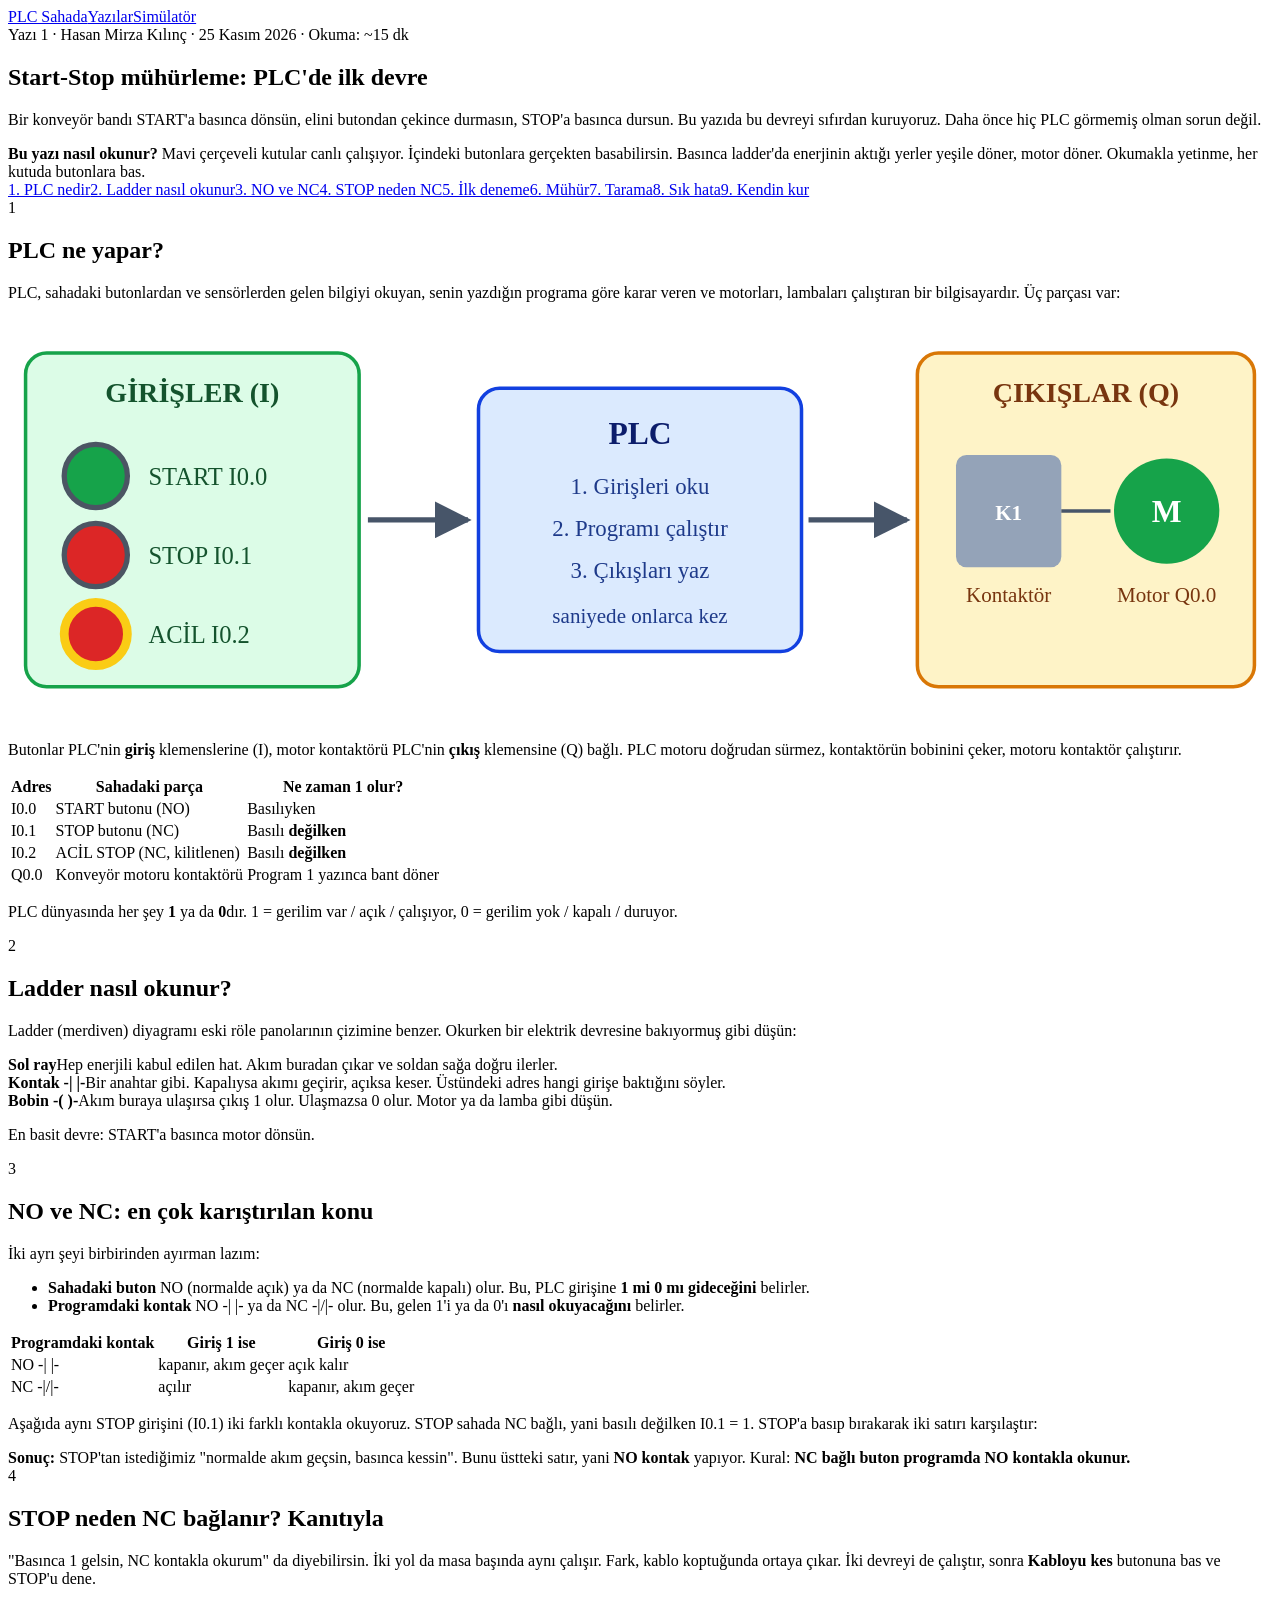
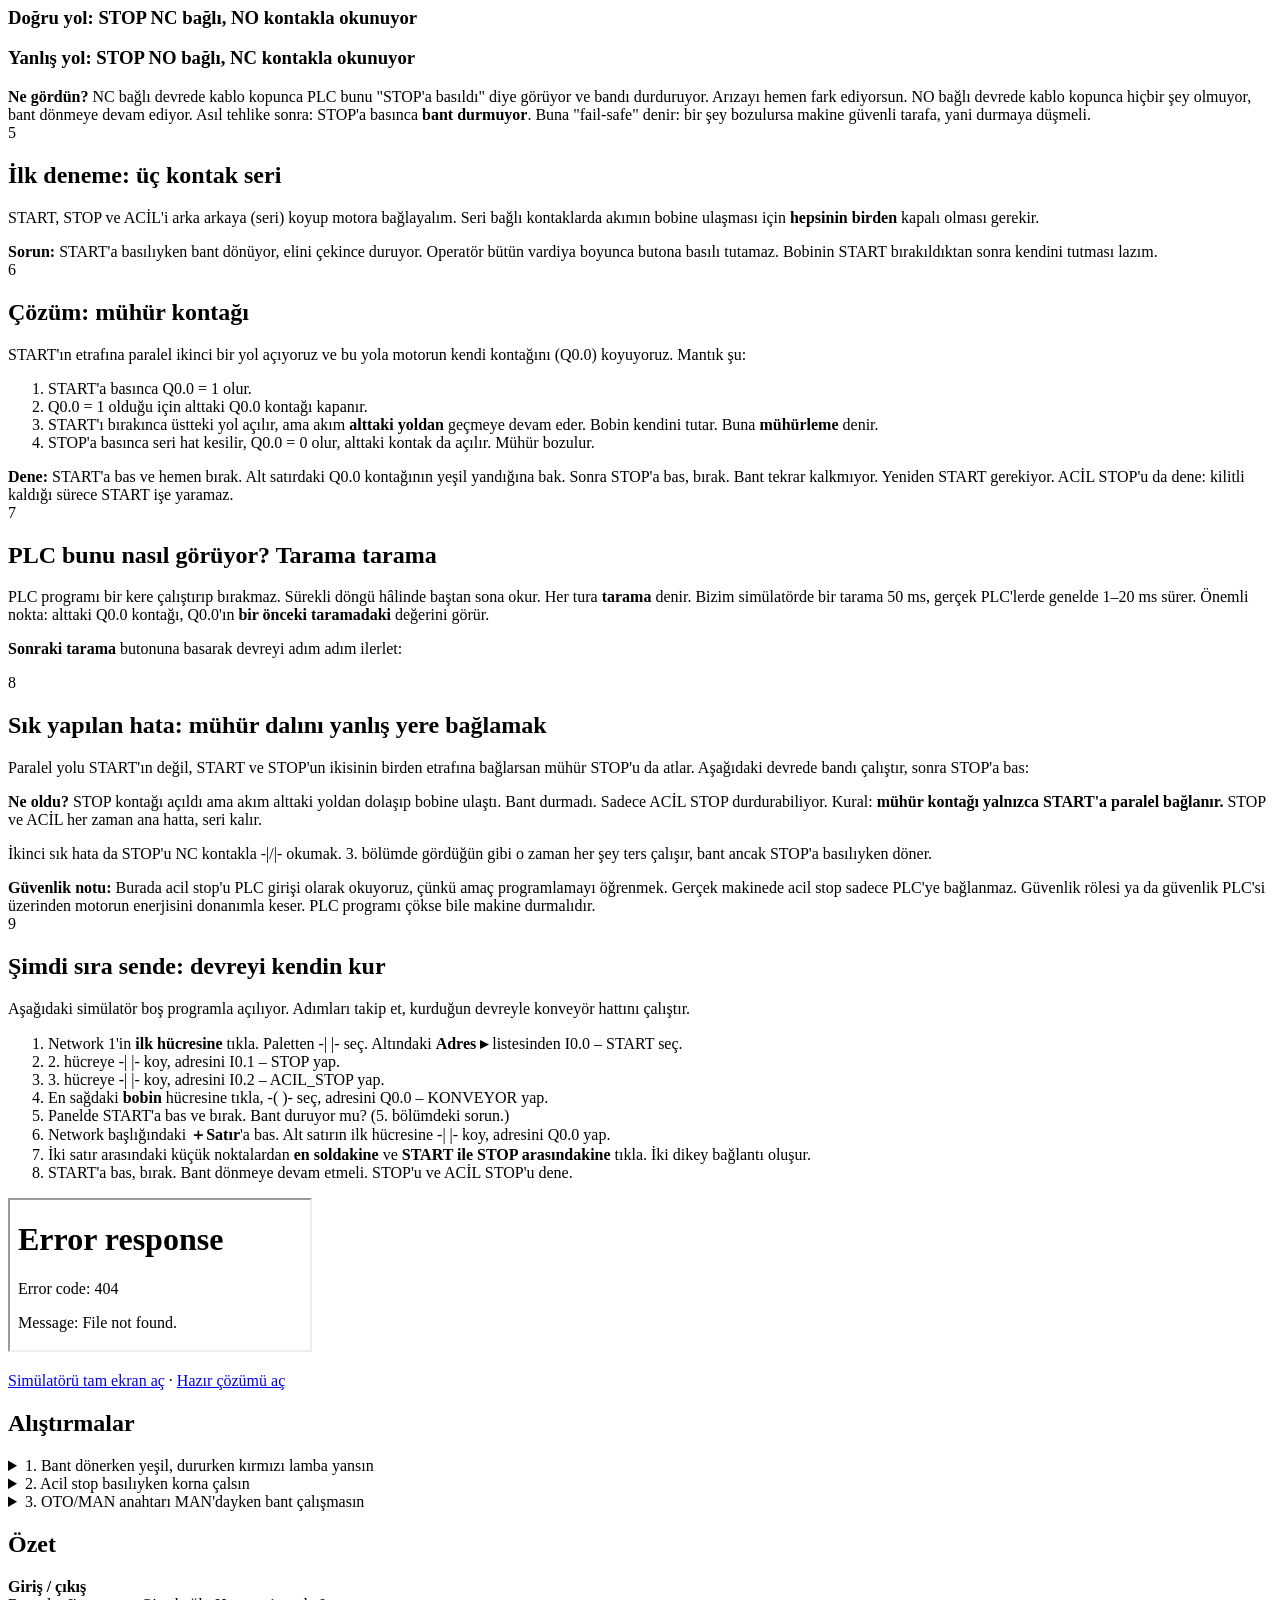
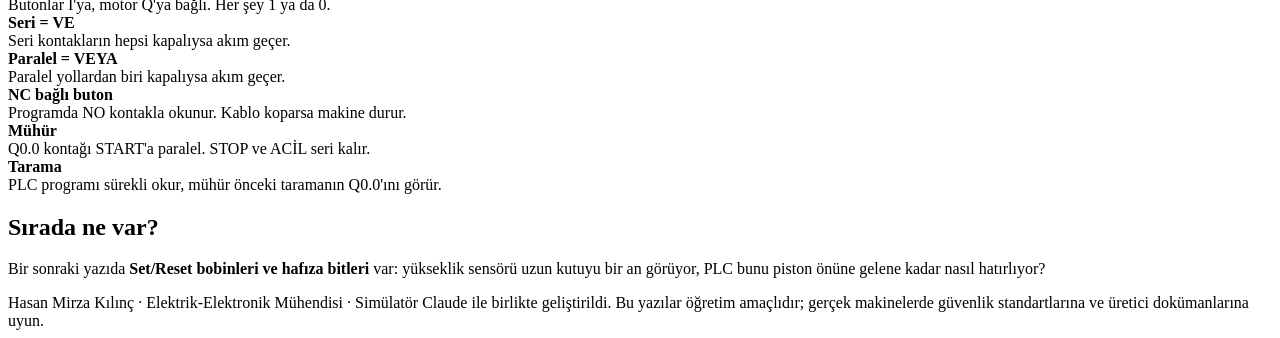
==== yazilar/01-start-stop-muhurleme.html @ 9c38bf94 "Yazı 1: Start-Stop mühürleme" ====
<!DOCTYPE html>
<html lang="tr">
<head>
<meta charset="UTF-8">
<meta name="viewport" content="width=device-width, initial-scale=1">
<title>Start-Stop Mühürleme – PLC Ladder</title>
<meta name="description" content="PLC'ye sıfırdan başlayanlar için: START, STOP ve acil stop ile konveyörü çalıştıran mühürleme devresi. Yazının içindeki butonlara basarak ladder'ın nasıl çalıştığını canlı görün.">
<link rel="preconnect" href="https://fonts.googleapis.com"><link rel="preconnect" href="https://fonts.gstatic.com" crossorigin>
<link href="https://fonts.googleapis.com/css2?family=Inter:wght@400;600;700&family=Space+Grotesk:wght@600&display=swap" rel="stylesheet">
<link rel="stylesheet" href="../assets/style.css">
</head>
<body>
<div class="strip"><div class="in"><a class="brand" href="../index.html">PLC Sahada</a><a href="../index.html">Yazılar</a><a href="../sim/index.html">Simülatör</a></div></div>

<article class="wrap">
<div class="meta">Yazı 1 · Hasan Mirza Kılınç · 25 Kasım 2026 · Okuma: ~15 dk</div>
<h1>Start-Stop mühürleme: PLC'de ilk devre</h1>
<p class="lead">Bir konveyör bandı START'a basınca dönsün, elini butondan çekince durmasın, STOP'a basınca dursun. Bu yazıda bu devreyi sıfırdan kuruyoruz. Daha önce hiç PLC görmemiş olman sorun değil.</p>

<div class="note info"><b>Bu yazı nasıl okunur?</b> Mavi çerçeveli kutular canlı çalışıyor. İçindeki butonlara gerçekten basabilirsin. Basınca ladder'da enerjinin aktığı yerler <span class="on">yeşile</span> döner, motor döner. Okumakla yetinme, her kutuda butonlara bas.</div>

<nav class="toc">
<a href="#plc-nedir">1. PLC nedir</a><a href="#ladder-okuma">2. Ladder nasıl okunur</a><a href="#no-nc">3. NO ve NC</a><a href="#neden-nc">4. STOP neden NC</a><a href="#duz">5. İlk deneme</a><a href="#muhur">6. Mühür</a><a href="#tarama">7. Tarama</a><a href="#hata">8. Sık hata</a><a href="#dene">9. Kendin kur</a>
</nav>

<!-- 1 -->
<div class="step" id="plc-nedir"><span class="n">1</span><h2>PLC ne yapar?</h2></div>
<p>PLC, sahadaki butonlardan ve sensörlerden gelen bilgiyi okuyan, senin yazdığın programa göre karar veren ve motorları, lambaları çalıştıran bir bilgisayardır. Üç parçası var:</p>
<div class="fig" style="background:#fff">
<svg viewBox="0 0 720 230" width="100%" role="img" aria-label="Butonlar PLC girişine, PLC çıkışı kontaktöre, kontaktör motora bağlı">
<defs><marker id="ar" viewBox="0 0 10 10" refX="9" refY="5" markerWidth="7" markerHeight="7" orient="auto"><path d="M0 0L10 5L0 10z" fill="#475569"/></marker></defs>
<rect x="10" y="20" width="190" height="190" rx="12" fill="#dcfce7" stroke="#16a34a" stroke-width="2"/>
<text x="105" y="48" text-anchor="middle" font-size="16" font-weight="700" fill="#14532d">GİRİŞLER (I)</text>
<circle cx="50" cy="90" r="18" fill="#16a34a" stroke="#4b5563" stroke-width="3"/><text x="80" y="95" font-size="14" fill="#14532d">START I0.0</text>
<circle cx="50" cy="135" r="18" fill="#dc2626" stroke="#4b5563" stroke-width="3"/><text x="80" y="140" font-size="14" fill="#14532d">STOP I0.1</text>
<circle cx="50" cy="180" r="18" fill="#dc2626" stroke="#facc15" stroke-width="5"/><text x="80" y="185" font-size="14" fill="#14532d">ACİL I0.2</text>
<line x1="205" y1="115" x2="262" y2="115" stroke="#475569" stroke-width="3" marker-end="url(#ar)"/>
<rect x="268" y="40" width="184" height="150" rx="12" fill="#dbeafe" stroke="#1240e0" stroke-width="2"/>
<text x="360" y="72" text-anchor="middle" font-size="18" font-weight="700" fill="#0c1d6b">PLC</text>
<text x="360" y="100" text-anchor="middle" font-size="13" fill="#1e3a8a">1. Girişleri oku</text>
<text x="360" y="124" text-anchor="middle" font-size="13" fill="#1e3a8a">2. Programı çalıştır</text>
<text x="360" y="148" text-anchor="middle" font-size="13" fill="#1e3a8a">3. Çıkışları yaz</text>
<text x="360" y="174" text-anchor="middle" font-size="12" fill="#1e3a8a">saniyede onlarca kez</text>
<line x1="456" y1="115" x2="512" y2="115" stroke="#475569" stroke-width="3" marker-end="url(#ar)"/>
<rect x="518" y="20" width="192" height="190" rx="12" fill="#fef3c7" stroke="#d97706" stroke-width="2"/>
<text x="614" y="48" text-anchor="middle" font-size="16" font-weight="700" fill="#78350f">ÇIKIŞLAR (Q)</text>
<rect x="540" y="78" width="60" height="64" rx="6" fill="#94a3b8"/><text x="570" y="115" text-anchor="middle" font-size="12" font-weight="700" fill="#fff">K1</text>
<text x="570" y="162" text-anchor="middle" font-size="12" fill="#78350f">Kontaktör</text>
<circle cx="660" cy="110" r="30" fill="#16a34a"/><text x="660" y="116" text-anchor="middle" font-size="18" font-weight="700" fill="#fff">M</text>
<text x="660" y="162" text-anchor="middle" font-size="12" fill="#78350f">Motor Q0.0</text>
<line x1="600" y1="110" x2="628" y2="110" stroke="#475569" stroke-width="2"/>
</svg>
</div>
<p class="cap">Butonlar PLC'nin <b>giriş</b> klemenslerine (I), motor kontaktörü PLC'nin <b>çıkış</b> klemensine (Q) bağlı. PLC motoru doğrudan sürmez, kontaktörün bobinini çeker, motoru kontaktör çalıştırır.</p>

<table>
<tr><th>Adres</th><th>Sahadaki parça</th><th>Ne zaman 1 olur?</th></tr>
<tr><td class="mono">I0.0</td><td>START butonu (NO)</td><td>Basılıyken</td></tr>
<tr><td class="mono">I0.1</td><td>STOP butonu (NC)</td><td>Basılı <b>değilken</b></td></tr>
<tr><td class="mono">I0.2</td><td>ACİL STOP (NC, kilitlenen)</td><td>Basılı <b>değilken</b></td></tr>
<tr><td class="mono">Q0.0</td><td>Konveyör motoru kontaktörü</td><td>Program 1 yazınca bant döner</td></tr>
</table>
<p>PLC dünyasında her şey <b>1</b> ya da <b>0</b>dır. 1 = gerilim var / açık / çalışıyor, 0 = gerilim yok / kapalı / duruyor.</p>

<!-- 2 -->
<div class="step" id="ladder-okuma"><span class="n" style="--sc:#16a34a">2</span><h2>Ladder nasıl okunur?</h2></div>
<p>Ladder (merdiven) diyagramı eski röle panolarının çizimine benzer. Okurken bir elektrik devresine bakıyormuş gibi düşün:</p>
<div class="trio">
<div class="t1"><b>Sol ray</b>Hep enerjili kabul edilen hat. Akım buradan çıkar ve soldan sağa doğru ilerler.</div>
<div class="t2"><b>Kontak -| |-</b>Bir anahtar gibi. Kapalıysa akımı geçirir, açıksa keser. Üstündeki adres hangi girişe baktığını söyler.</div>
<div class="t3"><b>Bobin -( )-</b>Akım buraya ulaşırsa çıkış 1 olur. Ulaşmazsa 0 olur. Motor ya da lamba gibi düşün.</div>
</div>
<p>En basit devre: START'a basınca motor dönsün.</p>
<div id="w-oku"></div>

<!-- 3 -->
<div class="step" id="no-nc"><span class="n" style="--sc:#d97706">3</span><h2>NO ve NC: en çok karıştırılan konu</h2></div>
<p>İki ayrı şeyi birbirinden ayırman lazım:</p>
<ul>
<li><b>Sahadaki buton</b> NO (normalde açık) ya da NC (normalde kapalı) olur. Bu, PLC girişine <b>1 mi 0 mı gideceğini</b> belirler.</li>
<li><b>Programdaki kontak</b> NO <span class="mono">-| |-</span> ya da NC <span class="mono">-|/|-</span> olur. Bu, gelen 1'i ya da 0'ı <b>nasıl okuyacağını</b> belirler.</li>
</ul>
<table>
<tr><th>Programdaki kontak</th><th>Giriş 1 ise</th><th>Giriş 0 ise</th></tr>
<tr><td>NO <span class="mono">-| |-</span></td><td class="on">kapanır, akım geçer</td><td class="off">açık kalır</td></tr>
<tr><td>NC <span class="mono">-|/|-</span></td><td class="off">açılır</td><td class="on">kapanır, akım geçer</td></tr>
</table>
<p>Aşağıda aynı STOP girişini (I0.1) iki farklı kontakla okuyoruz. STOP sahada NC bağlı, yani basılı değilken I0.1 = 1. STOP'a basıp bırakarak iki satırı karşılaştır:</p>
<div id="w-nonc"></div>
<div class="note tip"><b>Sonuç:</b> STOP'tan istediğimiz "normalde akım geçsin, basınca kessin". Bunu üstteki satır, yani <b>NO kontak</b> yapıyor. Kural: <b>NC bağlı buton programda NO kontakla okunur.</b></div>

<!-- 4 -->
<div class="step" id="neden-nc"><span class="n" style="--sc:#dc2626">4</span><h2>STOP neden NC bağlanır? Kanıtıyla</h2></div>
<p>"Basınca 1 gelsin, NC kontakla okurum" da diyebilirsin. İki yol da masa başında aynı çalışır. Fark, kablo koptuğunda ortaya çıkar. İki devreyi de çalıştır, sonra <b>Kabloyu kes</b> butonuna bas ve STOP'u dene.</p>
<h3>Doğru yol: STOP NC bağlı, NO kontakla okunuyor</h3>
<div id="w-nc-dogru"></div>
<h3>Yanlış yol: STOP NO bağlı, NC kontakla okunuyor</h3>
<div id="w-nc-yanlis"></div>
<div class="note err"><b>Ne gördün?</b> NC bağlı devrede kablo kopunca PLC bunu "STOP'a basıldı" diye görüyor ve bandı durduruyor. Arızayı hemen fark ediyorsun. NO bağlı devrede kablo kopunca hiçbir şey olmuyor, bant dönmeye devam ediyor. Asıl tehlike sonra: STOP'a basınca <b>bant durmuyor</b>. Buna "fail-safe" denir: bir şey bozulursa makine güvenli tarafa, yani durmaya düşmeli.</div>

<!-- 5 -->
<div class="step" id="duz"><span class="n" style="--sc:#7c3aed">5</span><h2>İlk deneme: üç kontak seri</h2></div>
<p>START, STOP ve ACİL'i arka arkaya (seri) koyup motora bağlayalım. Seri bağlı kontaklarda akımın bobine ulaşması için <b>hepsinin birden</b> kapalı olması gerekir.</p>
<div id="w-duz"></div>
<div class="note warn"><b>Sorun:</b> START'a basılıyken bant dönüyor, elini çekince duruyor. Operatör bütün vardiya boyunca butona basılı tutamaz. Bobinin START bırakıldıktan sonra kendini tutması lazım.</div>

<!-- 6 -->
<div class="step" id="muhur"><span class="n" style="--sc:#16a34a">6</span><h2>Çözüm: mühür kontağı</h2></div>
<p>START'ın etrafına paralel ikinci bir yol açıyoruz ve bu yola motorun kendi kontağını (<span class="mono">Q0.0</span>) koyuyoruz. Mantık şu:</p>
<ol>
<li>START'a basınca Q0.0 = 1 olur.</li>
<li>Q0.0 = 1 olduğu için alttaki Q0.0 kontağı kapanır.</li>
<li>START'ı bırakınca üstteki yol açılır, ama akım <b>alttaki yoldan</b> geçmeye devam eder. Bobin kendini tutar. Buna <b>mühürleme</b> denir.</li>
<li>STOP'a basınca seri hat kesilir, Q0.0 = 0 olur, alttaki kontak da açılır. Mühür bozulur.</li>
</ol>
<div id="w-muhur"></div>
<div class="note tip"><b>Dene:</b> START'a bas ve hemen bırak. Alt satırdaki Q0.0 kontağının yeşil yandığına bak. Sonra STOP'a bas, bırak. Bant tekrar kalkmıyor. Yeniden START gerekiyor. ACİL STOP'u da dene: kilitli kaldığı sürece START işe yaramaz.</div>

<!-- 7 -->
<div class="step" id="tarama"><span class="n" style="--sc:#7c3aed">7</span><h2>PLC bunu nasıl görüyor? Tarama tarama</h2></div>
<p>PLC programı bir kere çalıştırıp bırakmaz. Sürekli döngü hâlinde baştan sona okur. Her tura <b>tarama</b> denir. Bizim simülatörde bir tarama 50 ms, gerçek PLC'lerde genelde 1–20 ms sürer. Önemli nokta: alttaki Q0.0 kontağı, Q0.0'ın <b>bir önceki taramadaki</b> değerini görür.</p>
<p><b>Sonraki tarama</b> butonuna basarak devreyi adım adım ilerlet:</p>
<div id="w-tarama"></div>

<!-- 8 -->
<div class="step" id="hata"><span class="n" style="--sc:#dc2626">8</span><h2>Sık yapılan hata: mühür dalını yanlış yere bağlamak</h2></div>
<p>Paralel yolu START'ın değil, START ve STOP'un ikisinin birden etrafına bağlarsan mühür STOP'u da atlar. Aşağıdaki devrede bandı çalıştır, sonra STOP'a bas:</p>
<div id="w-hata"></div>
<div class="note err"><b>Ne oldu?</b> STOP kontağı açıldı ama akım alttaki yoldan dolaşıp bobine ulaştı. Bant durmadı. Sadece ACİL STOP durdurabiliyor. Kural: <b>mühür kontağı yalnızca START'a paralel bağlanır.</b> STOP ve ACİL her zaman ana hatta, seri kalır.</div>
<p>İkinci sık hata da STOP'u NC kontakla <span class="mono">-|/|-</span> okumak. 3. bölümde gördüğün gibi o zaman her şey ters çalışır, bant ancak STOP'a basılıyken döner.</p>

<div class="note warn"><b>Güvenlik notu:</b> Burada acil stop'u PLC girişi olarak okuyoruz, çünkü amaç programlamayı öğrenmek. Gerçek makinede acil stop sadece PLC'ye bağlanmaz. Güvenlik rölesi ya da güvenlik PLC'si üzerinden motorun enerjisini donanımla keser. PLC programı çökse bile makine durmalıdır.</div>

<!-- 9 -->
<div class="step" id="dene"><span class="n">9</span><h2>Şimdi sıra sende: devreyi kendin kur</h2></div>
<p>Aşağıdaki simülatör boş programla açılıyor. Adımları takip et, kurduğun devreyle konveyör hattını çalıştır.</p>
<ol>
<li>Network 1'in <b>ilk hücresine</b> tıkla. Paletten <span class="mono">-| |-</span> seç. Altındaki <b>Adres ▸</b> listesinden <span class="mono">I0.0 – START</span> seç.</li>
<li>2. hücreye <span class="mono">-| |-</span> koy, adresini <span class="mono">I0.1 – STOP</span> yap.</li>
<li>3. hücreye <span class="mono">-| |-</span> koy, adresini <span class="mono">I0.2 – ACIL_STOP</span> yap.</li>
<li>En sağdaki <b>bobin</b> hücresine tıkla, <span class="mono">-( )-</span> seç, adresini <span class="mono">Q0.0 – KONVEYOR</span> yap.</li>
<li>Panelde START'a bas ve bırak. Bant duruyor mu? (5. bölümdeki sorun.)</li>
<li>Network başlığındaki <b>＋Satır</b>'a bas. Alt satırın ilk hücresine <span class="mono">-| |-</span> koy, adresini <span class="mono">Q0.0</span> yap.</li>
<li>İki satır arasındaki küçük noktalardan <b>en soldakine</b> ve <b>START ile STOP arasındakine</b> tıkla. İki dikey bağlantı oluşur.</li>
<li>START'a bas, bırak. Bant dönmeye devam etmeli. STOP'u ve ACİL STOP'u dene.</li>
</ol>
<div class="iframe-wrap"><iframe src="../sim/index.html#bos" title="Ladder simülatörü" loading="lazy"></iframe></div>
<p><a href="../sim/index.html#bos">Simülatörü tam ekran aç</a> · <a href="../sim/index.html#ornek-1">Hazır çözümü aç</a></p>

<h2>Alıştırmalar</h2>
<details><summary>1. Bant dönerken yeşil, dururken kırmızı lamba yansın</summary>
<p>Yeni bir network aç. <span class="mono">Q0.0</span> NO kontağı → <span class="mono">Q0.3</span> bobini. Bir network daha: <span class="mono">Q0.0</span> NC kontağı → <span class="mono">Q0.4</span> bobini. Burada NC kontak doğru seçim, çünkü "Q0.0 0 iken" demek istiyoruz.</p></details>
<details><summary>2. Acil stop basılıyken korna çalsın</summary>
<p>İpucu: Acil stop NC bağlı. Basılıyken I0.2 = 0 olur. "0 iken" demek için NC kontak kullan: <span class="mono">I0.2</span> NC → <span class="mono">Q0.6</span>.</p></details>
<details><summary>3. OTO/MAN anahtarı MAN'dayken bant çalışmasın</summary>
<p>İpucu: Anahtar I1.1'de, OTO iken 1. Ana hatta bir NO kontak daha ekle: <span class="mono">I1.1</span>.</p></details>

<h2>Özet</h2>
<div class="sum">
<div><b>Giriş / çıkış</b><br>Butonlar I'ya, motor Q'ya bağlı. Her şey 1 ya da 0.</div>
<div><b>Seri = VE</b><br>Seri kontakların hepsi kapalıysa akım geçer.</div>
<div><b>Paralel = VEYA</b><br>Paralel yollardan biri kapalıysa akım geçer.</div>
<div><b>NC bağlı buton</b><br>Programda NO kontakla okunur. Kablo koparsa makine durur.</div>
<div><b>Mühür</b><br>Q0.0 kontağı START'a paralel. STOP ve ACİL seri kalır.</div>
<div><b>Tarama</b><br>PLC programı sürekli okur, mühür önceki taramanın Q0.0'ını görür.</div>
</div>

<h2>Sırada ne var?</h2>
<p>Bir sonraki yazıda <b>Set/Reset bobinleri ve hafıza bitleri</b> var: yükseklik sensörü uzun kutuyu bir an görüyor, PLC bunu piston önüne gelene kadar nasıl hatırlıyor?</p>
</article>

<footer><div class="wrap">Hasan Mirza Kılınç · Elektrik-Elektronik Mühendisi · Simülatör Claude ile birlikte geliştirildi. Bu yazılar öğretim amaçlıdır; gerçek makinelerde güvenlik standartlarına ve üretici dokümanlarına uyun.</div></footer>

<script src="../assets/engine.js"></script>
<script src="../assets/live.js"></script>
<script>
{
const NO = a => ({ t: 'NO', a }), NCk = a => ({ t: 'NC', a });
function rung(row0, coil, row1, links) {
  const r = newRung(); row0.forEach((c, i) => r.cells[0][i] = c); r.coils[0] = coil;
  if (row1) { r.cells.push(Array(L).fill(null)); r.coils.push(null); row1.forEach((c, i) => r.cells[1][i] = c); r.links = links; }
  return r;
}
const Q = a => ({ t: 'OUT', a });
const START = { id: 's', label: 'START', color: 'g' }, STOP = { id: 'p', label: 'STOP', color: 'r' }, ACIL = { id: 'e', label: 'ACİL STOP', color: 'y', kind: 'toggle' };
const CUT = { id: 'cut', label: 'Kabloyu kes', color: 'k', kind: 'toggle' };
const motor = [{ addr: 'Q0.0', kind: 'motor' }];
const stdMap = c => ({ 'I0.0': c.s, 'I0.1': !c.p, 'I0.2': !c.e });
const W = ['I0.0', 'I0.1', 'I0.2', 'Q0.0'];

liveRung(document.getElementById('w-oku'), {
  rungs: () => [rung([NO('I0.0')], Q('Q0.0'))], controls: [START], outputs: motor, watch: ['I0.0', 'Q0.0'],
  map: c => ({ 'I0.0': c.s }), hint: 'START\'a basılı tut: I0.0 = 1 olur, kontak kapanır, akım bobine ulaşır, Q0.0 = 1.'
});

SYM['Q0.3'] = 'NO ile'; SYM['Q0.4'] = 'NC ile';
liveRung(document.getElementById('w-nonc'), {
  rungs: () => [rung([NO('I0.1')], Q('Q0.3')), rung([NCk('I0.1')], Q('Q0.4'))], controls: [STOP],
  outputs: [{ addr: 'Q0.3', label: 'NO kontak', color: '#22c55e' }, { addr: 'Q0.4', label: 'NC kontak', color: '#ef4444' }],
  watch: ['I0.1'], map: c => ({ 'I0.1': !c.p }), hint: 'Basılı değilken I0.1 = 1: NO kontak kapalı, NC kontak açık. STOP\'a basınca tersine döner.'
});

const seal = () => rung([NO('I0.0'), NO('I0.1'), NO('I0.2')], Q('Q0.0'), [NO('Q0.0')], ['0:0', '1:0']);
liveRung(document.getElementById('w-nc-dogru'), {
  rungs: () => [seal()], controls: [START, STOP, CUT], outputs: motor, watch: ['I0.1', 'Q0.0'],
  map: c => ({ 'I0.0': c.s, 'I0.1': !c.p && !c.cut, 'I0.2': true }), hint: 'Bandı çalıştır, sonra kabloyu kes.'
});
liveRung(document.getElementById('w-nc-yanlis'), {
  rungs: () => [rung([NO('I0.0'), NCk('I0.1'), NO('I0.2')], Q('Q0.0'), [NO('Q0.0')], ['0:0', '1:0'])], controls: [START, STOP, CUT], outputs: motor, watch: ['I0.1', 'Q0.0'],
  map: c => ({ 'I0.0': c.s, 'I0.1': c.p && !c.cut, 'I0.2': true }), hint: 'Bandı çalıştır, kabloyu kes, sonra STOP\'a bas.'
});

liveRung(document.getElementById('w-duz'), {
  rungs: () => [rung([NO('I0.0'), NO('I0.1'), NO('I0.2')], Q('Q0.0'))], controls: [START, STOP, ACIL], outputs: motor, watch: W, map: stdMap,
  hint: 'START\'a bas ve bırak. Sonra basılı tutup STOP\'a bas.'
});
liveRung(document.getElementById('w-muhur'), { rungs: () => [seal()], controls: [START, STOP, ACIL], outputs: motor, watch: W, map: stdMap });
liveRung(document.getElementById('w-hata'), {
  rungs: () => [rung([NO('I0.0'), NO('I0.1'), NO('I0.2')], Q('Q0.0'), [NO('Q0.0')], ['0:0', '2:0'])], controls: [START, STOP, ACIL], outputs: motor, watch: W, map: stdMap
});

const B = (s, p) => ({ 'I0.0': s, 'I0.1': p });
scanStepper(document.getElementById('w-tarama'), {
  rung: seal,
  intro: 'Başlangıç: kimse butona basmıyor. STOP ve ACİL basılı olmadığı için I0.1 = 1, I0.2 = 1. Q0.0 = 0.',
  seq: [
    { label: 'Hiçbir şey', bits: B(false, true), text: 'START basılı değil, üst yol açık. Q0.0 önceden 0 olduğu için alttaki mühür kontağı da açık. Akım bobine ulaşmıyor: <b>Q0.0 = 0</b>.' },
    { label: 'START\'a bastın', bits: B(true, true), text: 'I0.0 = 1, üst yol kapandı. STOP ve ACİL de kapalı. Akım bobine ulaştı: <b>Q0.0 = 1</b>. Bant dönmeye başladı.' },
    { label: 'Hâlâ basılı', bits: B(true, true), text: 'Q0.0 artık 1 olduğu için alttaki mühür kontağı da kapandı. Akımın iki yolu var.' },
    { label: 'START\'ı bıraktın', bits: B(false, true), text: 'Üst yol açıldı, ama akım alttaki Q0.0 kontağından geçiyor. <b>Q0.0 = 1</b> kalıyor. Mühür çalışıyor.' },
    { label: 'STOP\'a bastın', bits: B(false, false), text: 'I0.1 = 0, STOP kontağı açıldı. Seri hat kesildi: <b>Q0.0 = 0</b>. Bant durdu.' },
    { label: 'STOP\'u bıraktın', bits: B(false, true), text: 'STOP kapandı ama Q0.0 artık 0, mühür kontağı açık. START da basılı değil. Bant <b>kendiliğinden kalkmıyor</b>. Güvenli olan da bu.' },
  ]
});
}
</script>
</body>
</html>
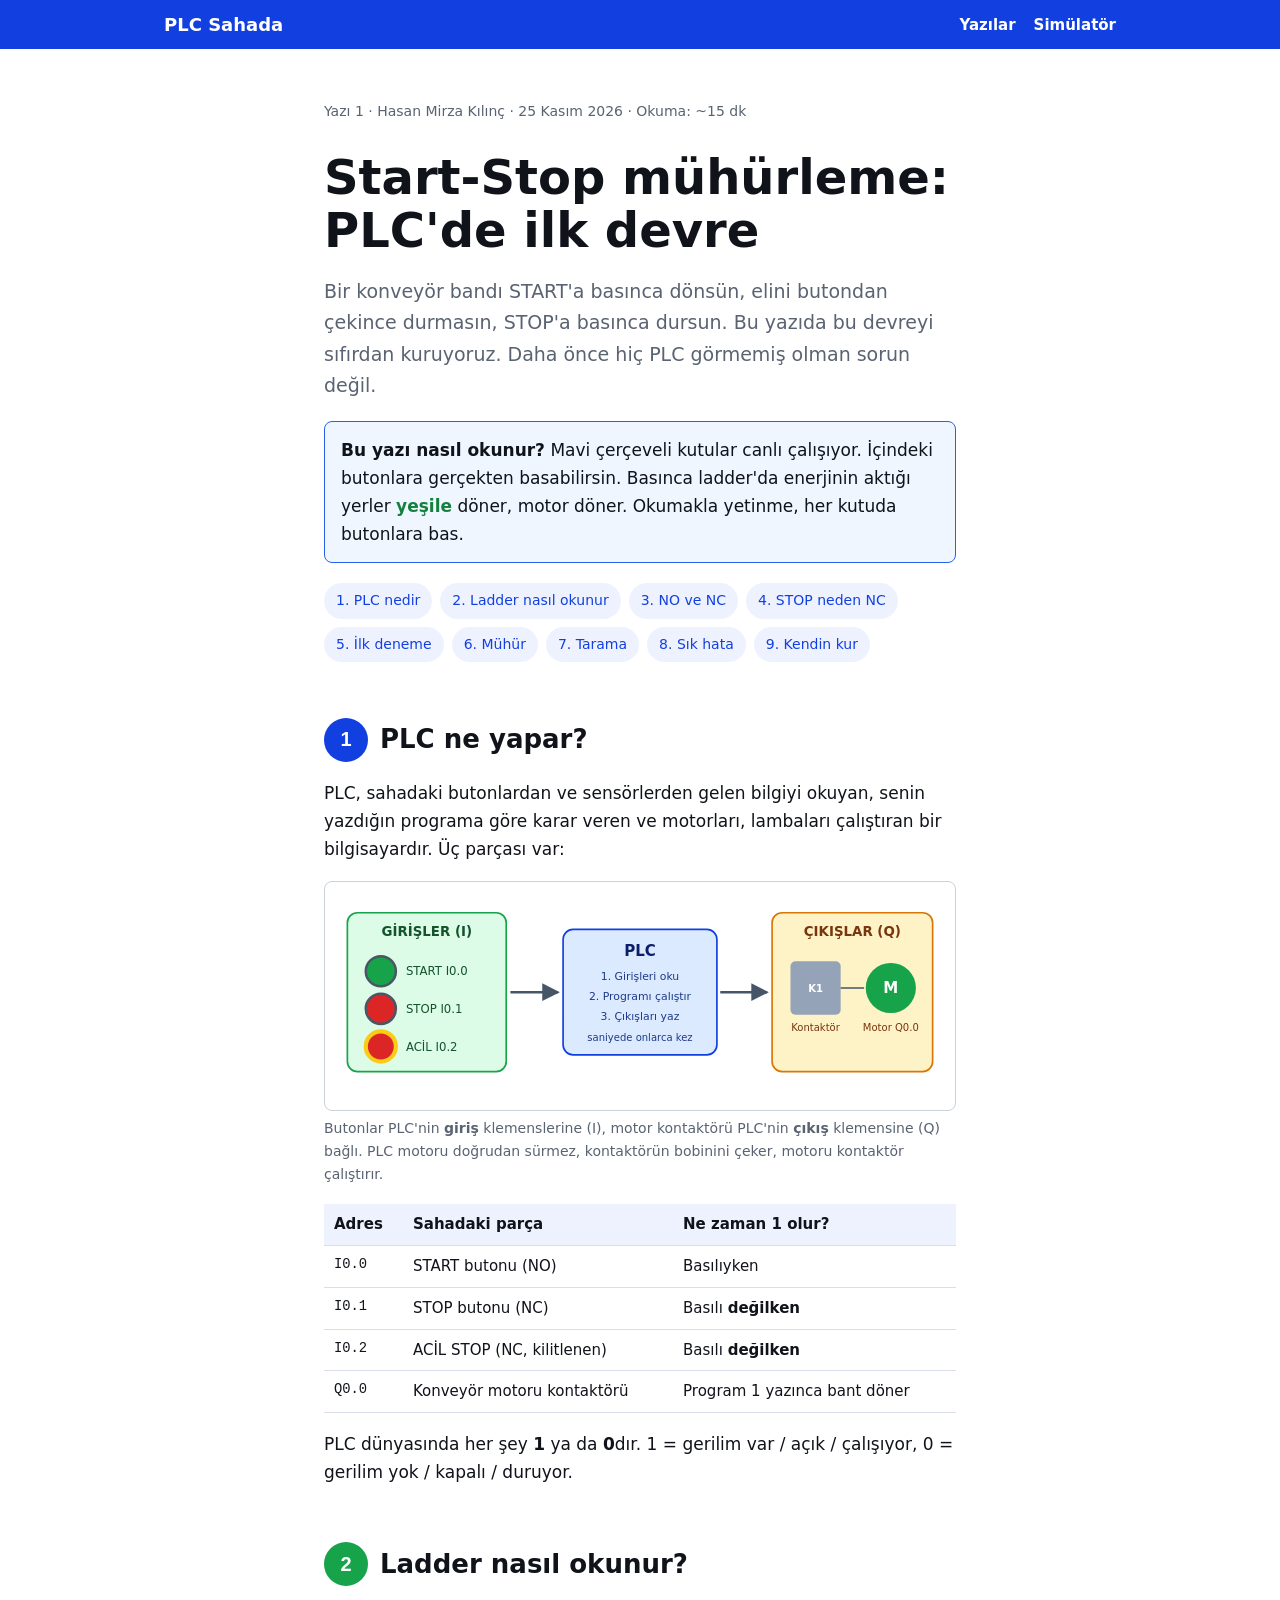
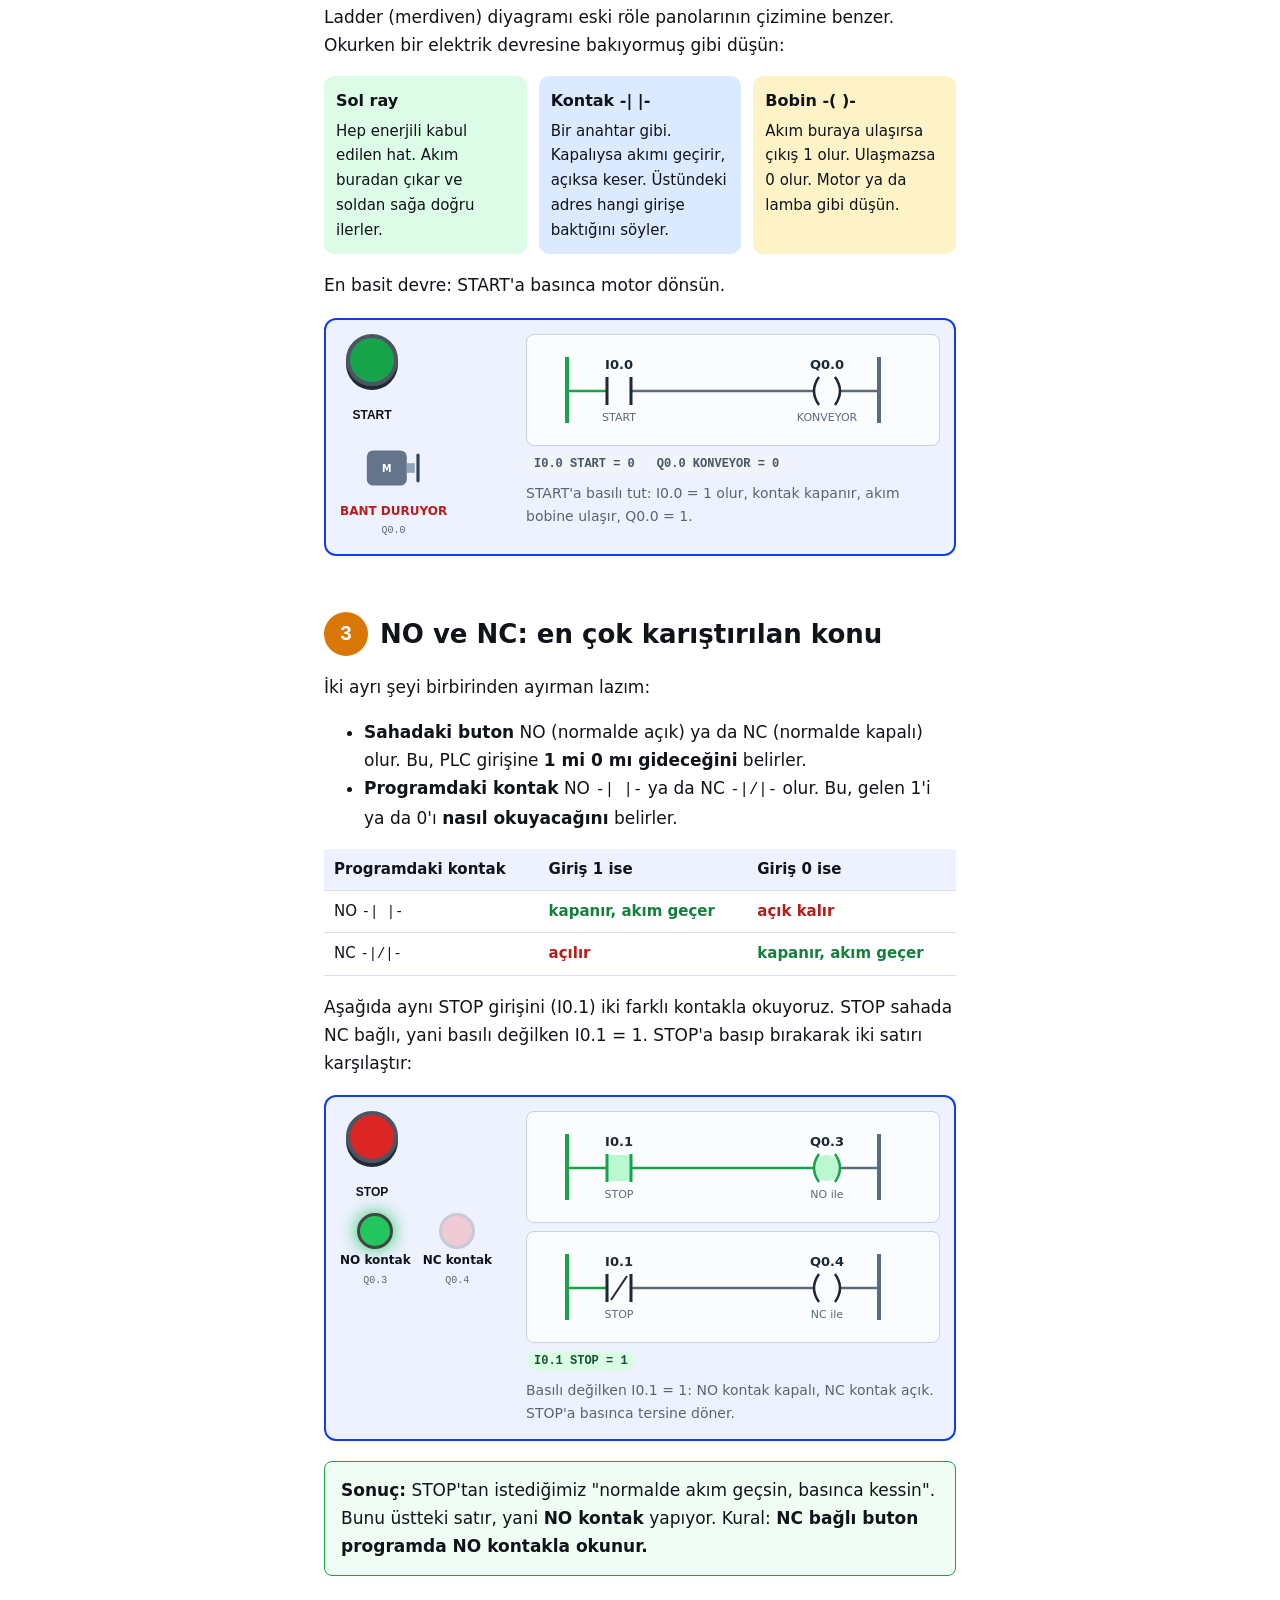
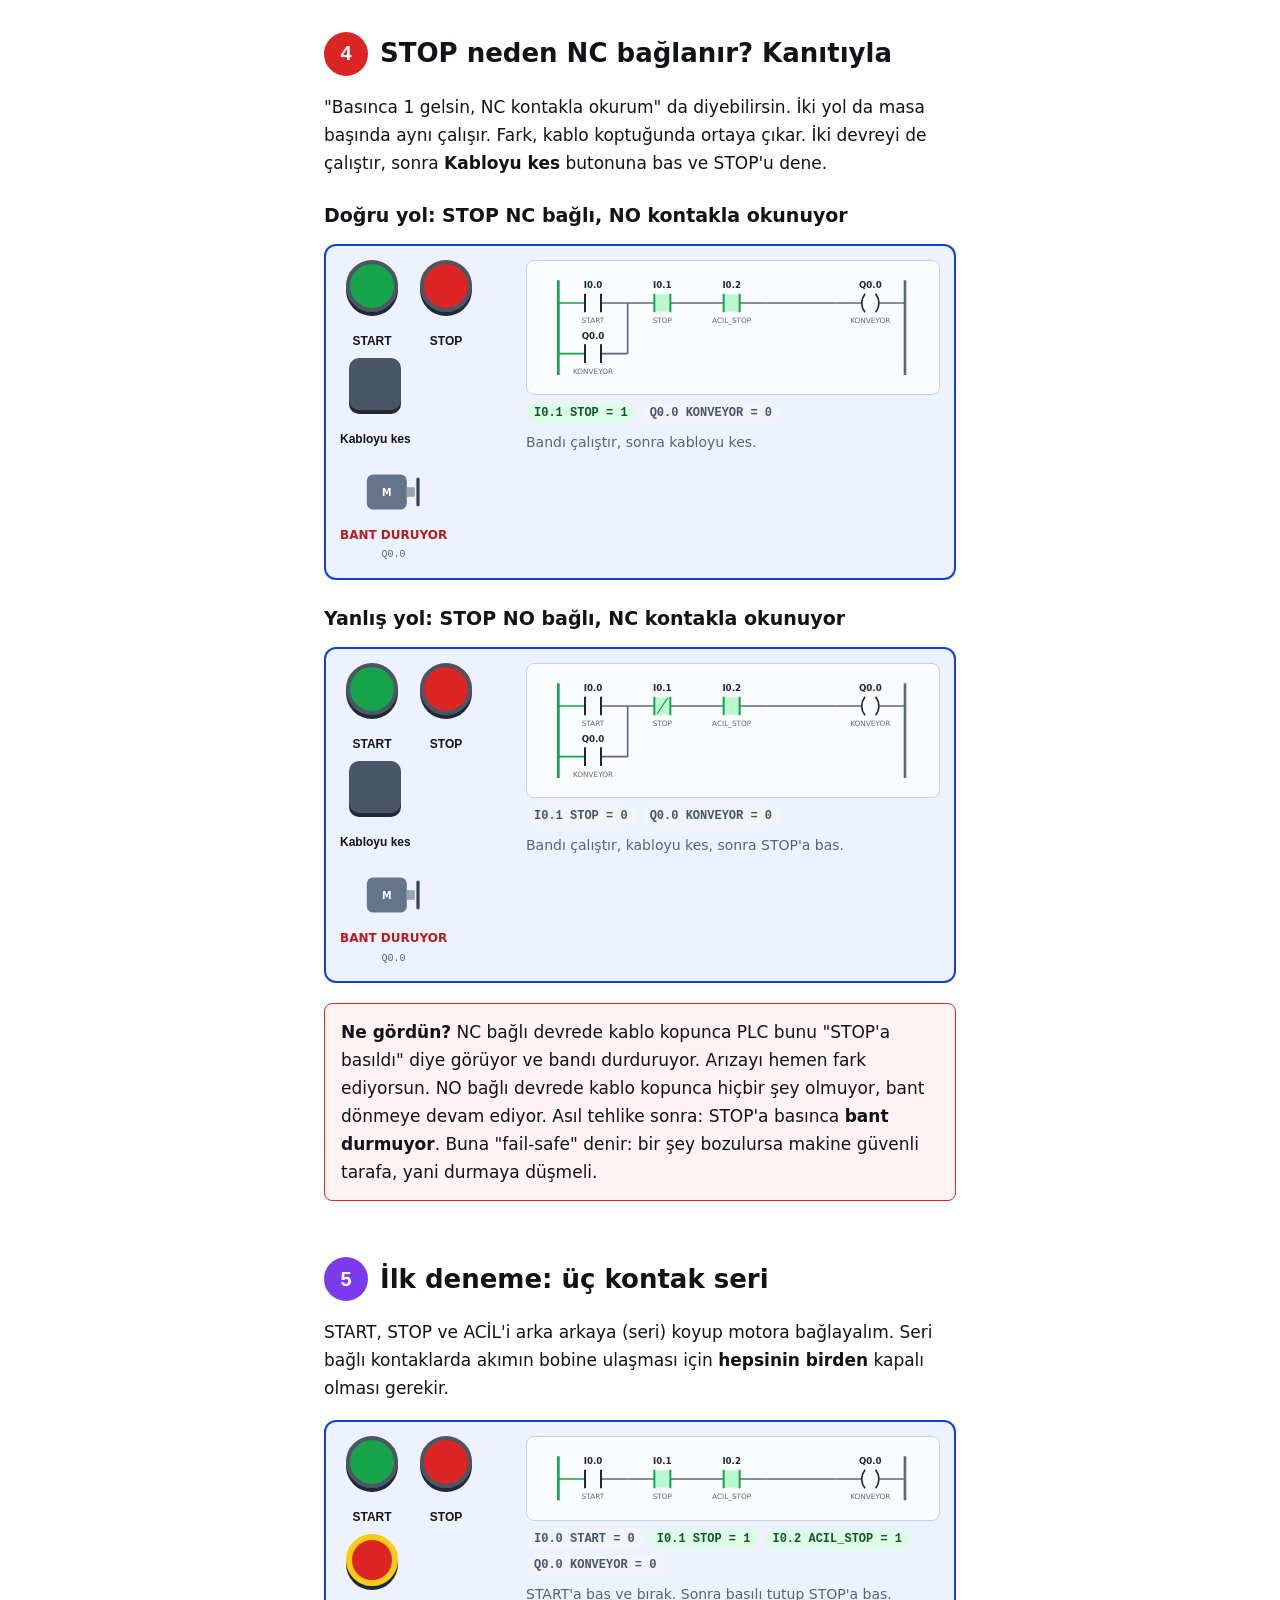
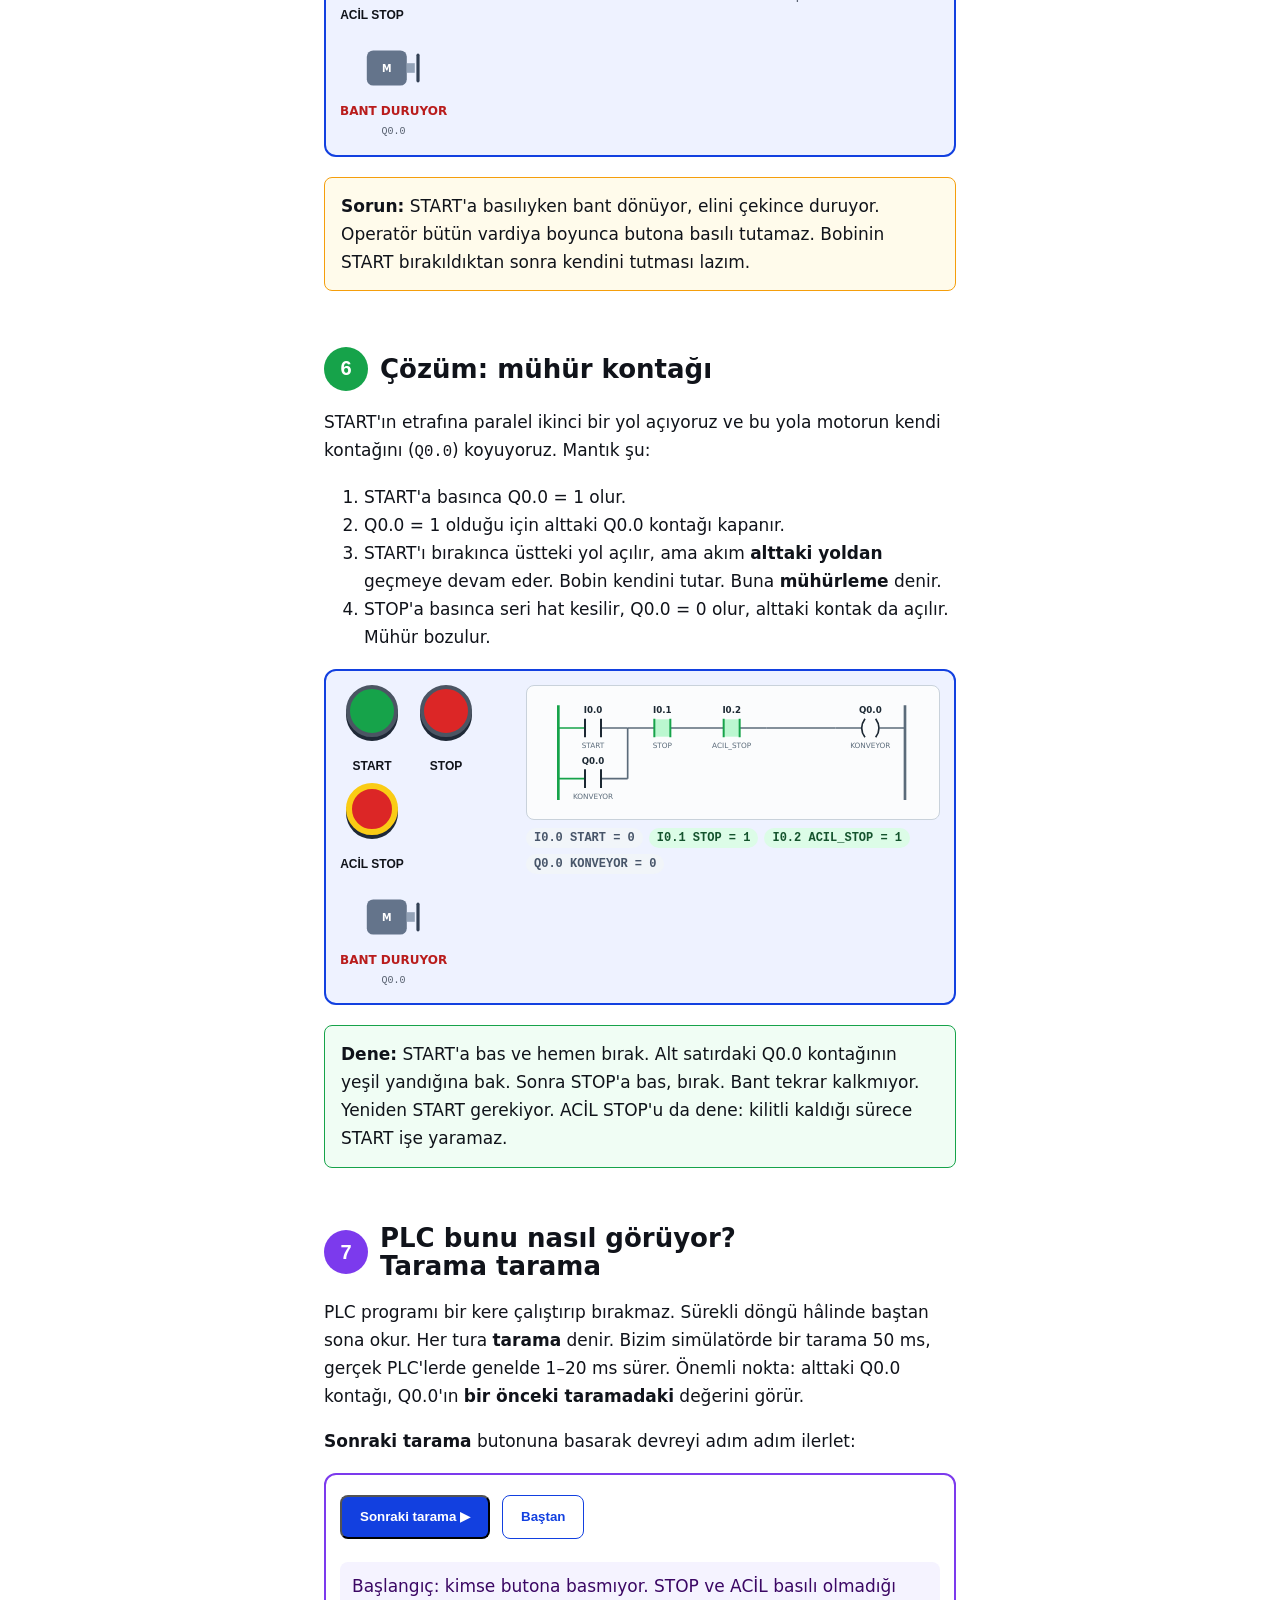
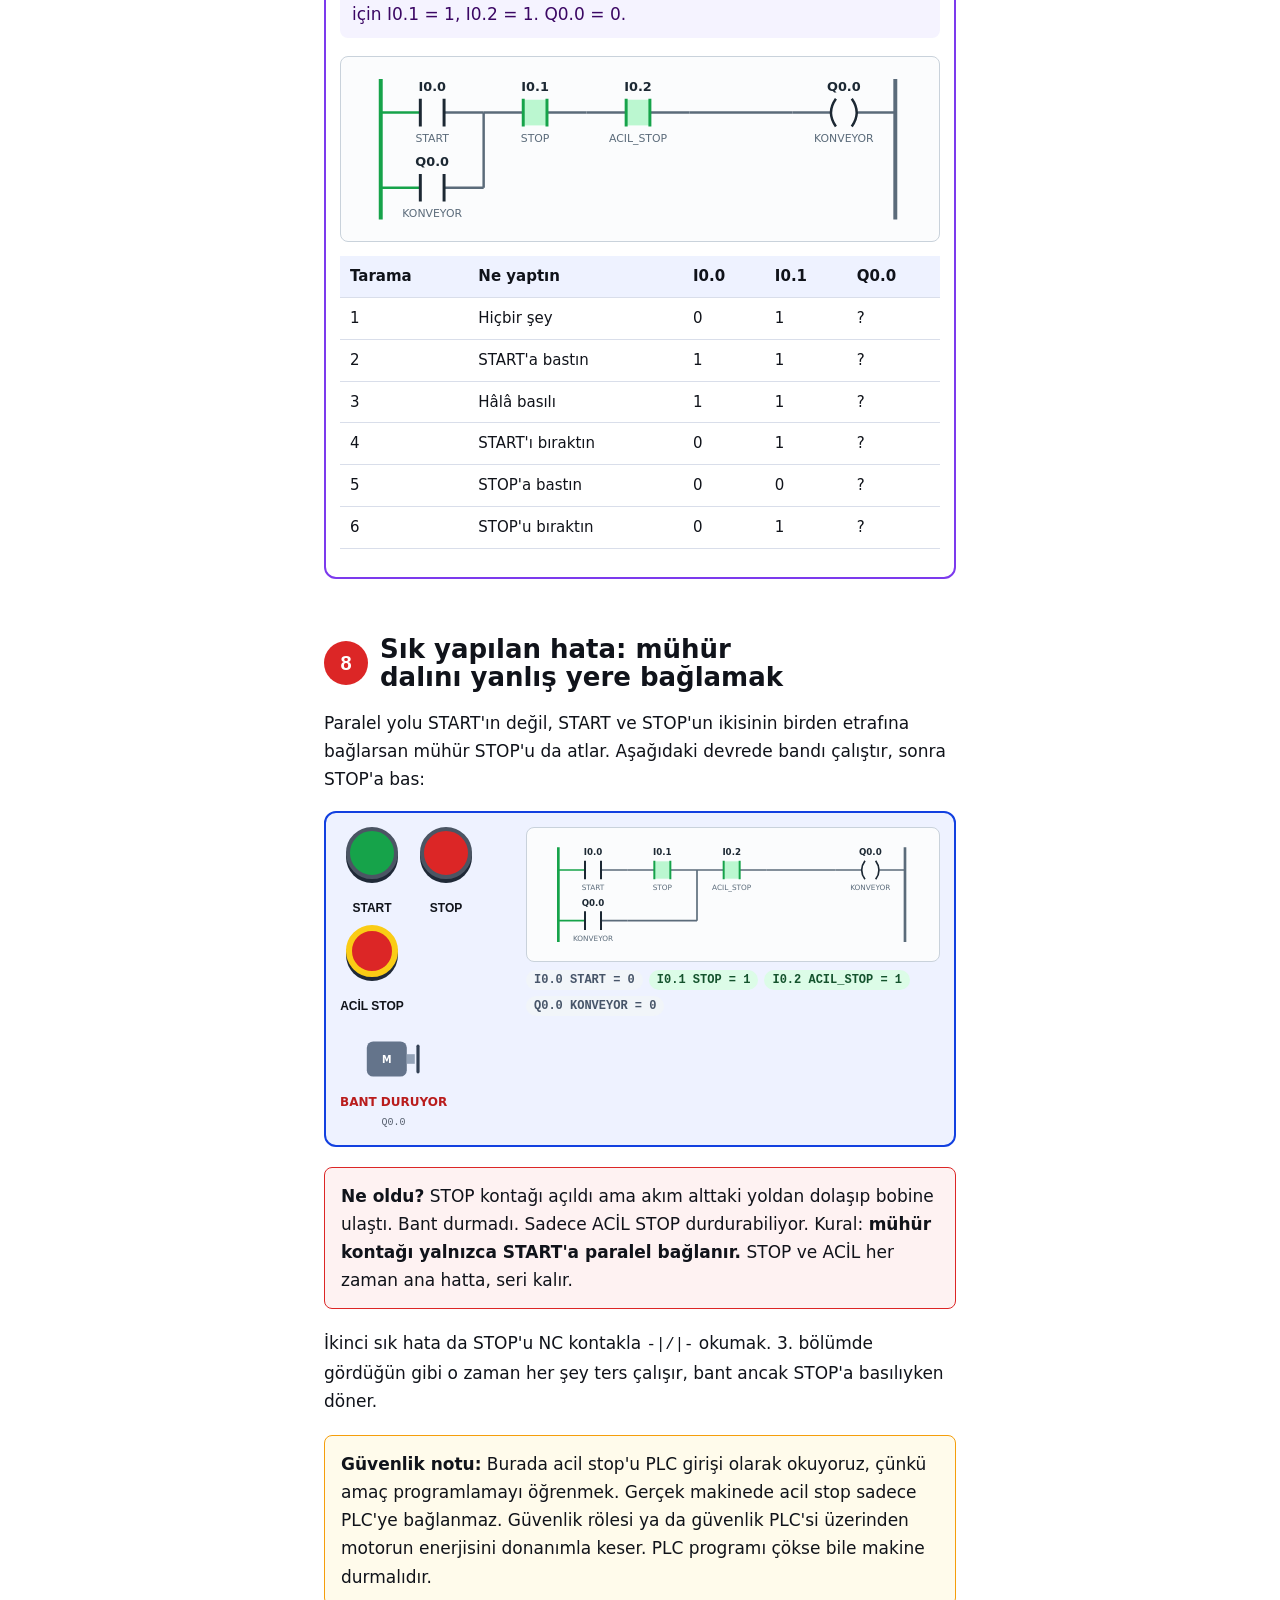
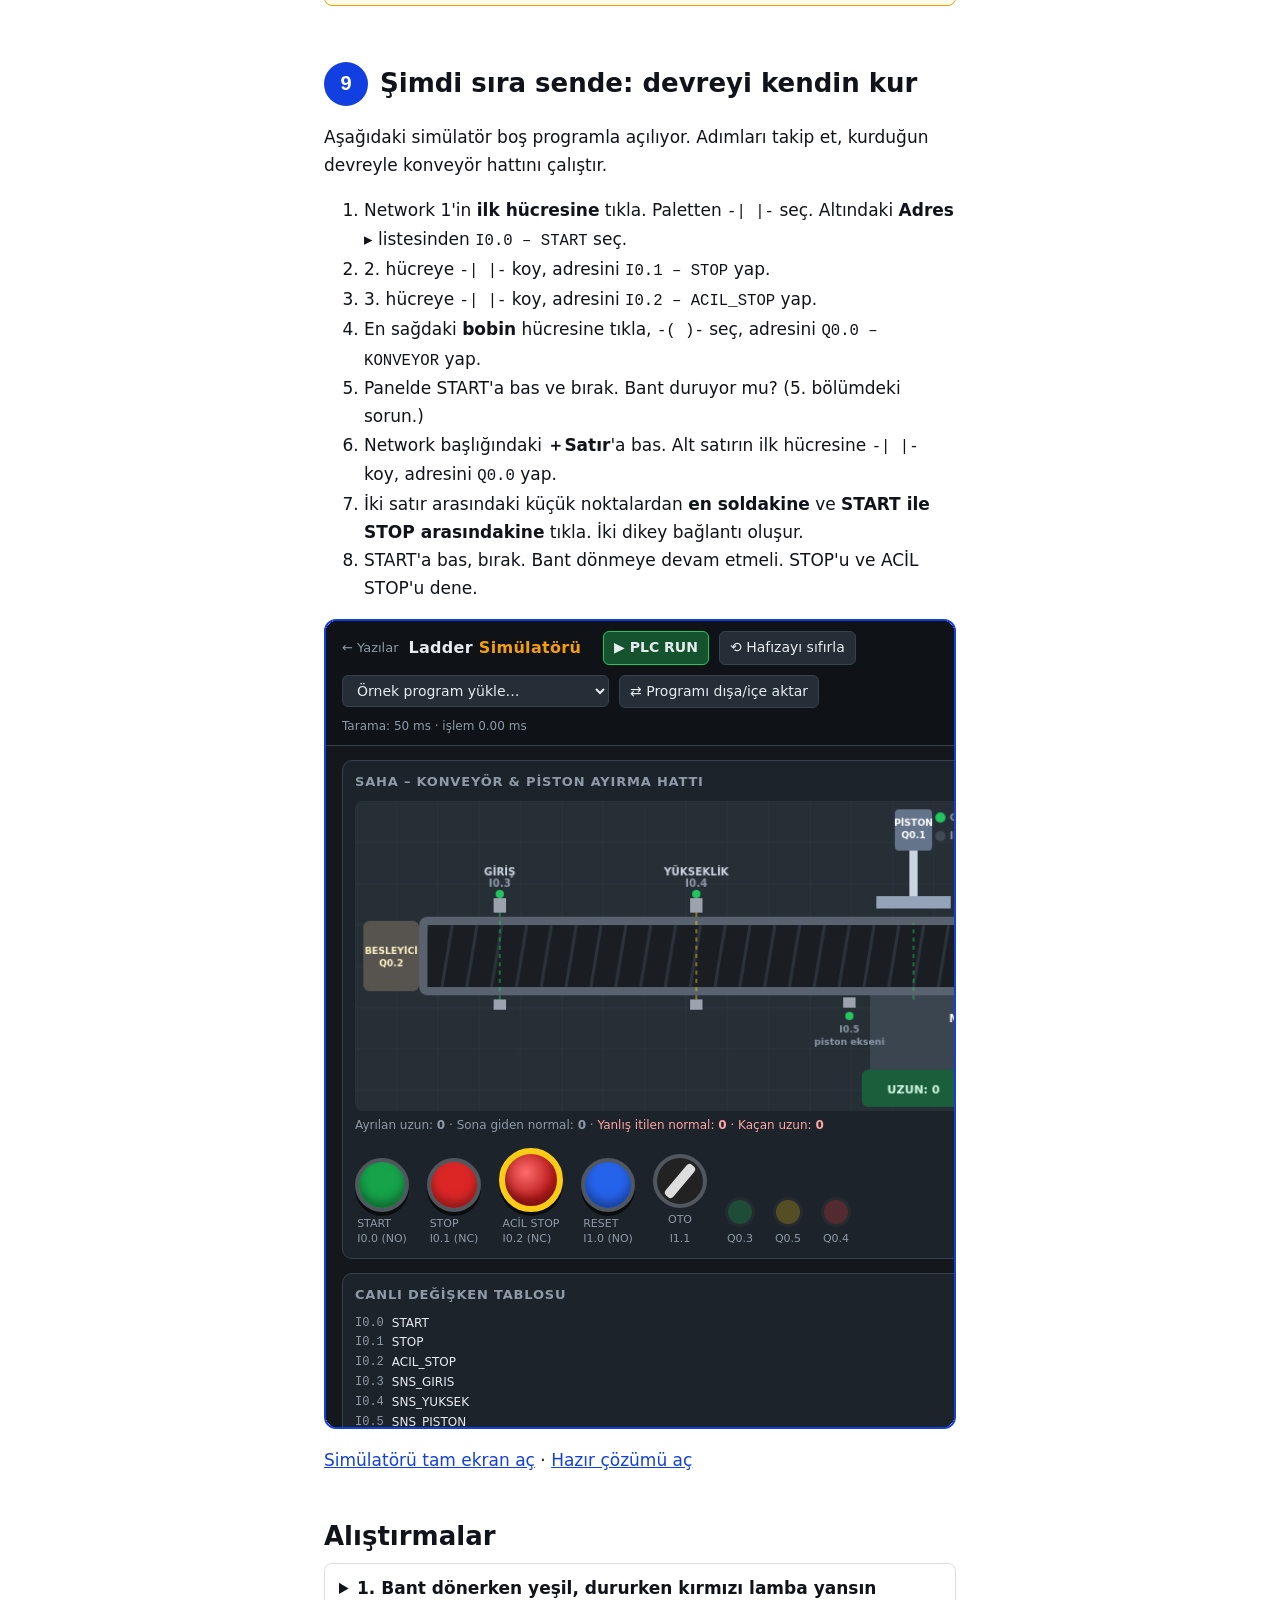
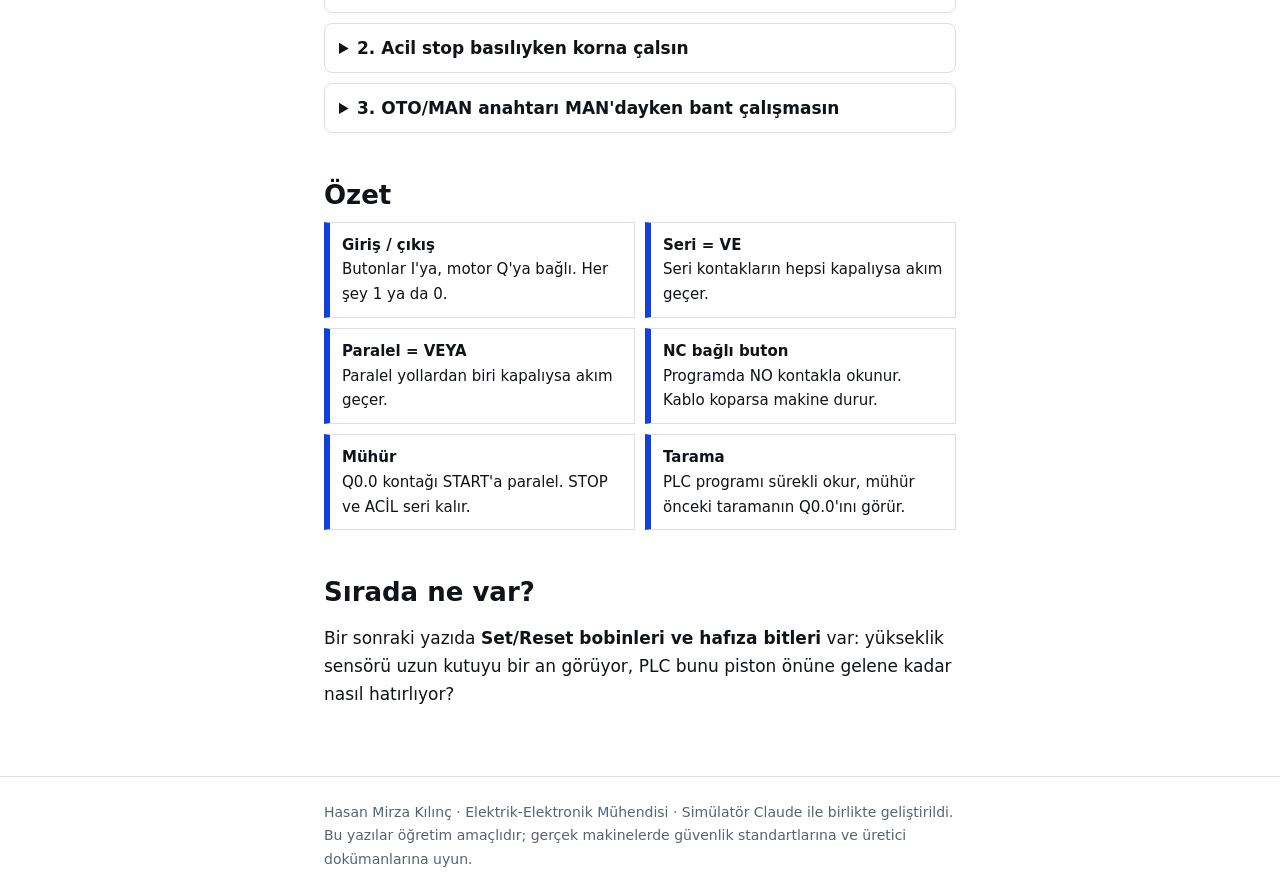
==== commit d064cdbc: "Yazı 1 link önizlemesi" ====
--- a/yazilar/01-start-stop-muhurleme.html
+++ b/yazilar/01-start-stop-muhurleme.html
@@ -5,6 +5,14 @@
 <meta name="viewport" content="width=device-width, initial-scale=1">
 <title>Start-Stop Mühürleme – PLC Ladder</title>
 <meta name="description" content="PLC'ye sıfırdan başlayanlar için: START, STOP ve acil stop ile konveyörü çalıştıran mühürleme devresi. Yazının içindeki butonlara basarak ladder'ın nasıl çalıştığını canlı görün.">
+<meta property="og:type" content="website">
+<meta property="og:title" content="Start-Stop mühürleme: PLC'de ilk devre">
+<meta property="og:description" content="START, STOP ve acil stop ile mühürleme devresi. Yazının içindeki butonlara basarak ladder'ın nasıl çalıştığını canlı gör.">
+<meta property="og:url" content="https://hasanmirzakilinc.github.io/plc-egitim/yazilar/01-start-stop-muhurleme.html">
+<meta property="og:image" content="https://hasanmirzakilinc.github.io/plc-egitim/assets/simulator.png">
+<meta property="og:image:width" content="1000">
+<meta property="og:image:height" content="396">
+<meta name="twitter:card" content="summary_large_image">
 <link rel="preconnect" href="https://fonts.googleapis.com"><link rel="preconnect" href="https://fonts.gstatic.com" crossorigin>
 <link href="https://fonts.googleapis.com/css2?family=Inter:wght@400;600;700&family=Space+Grotesk:wght@600&display=swap" rel="stylesheet">
 <link rel="stylesheet" href="../assets/style.css">
--- a/assets/style.css
+++ b/assets/style.css
@@ -0,0 +1,95 @@
+/*
+VOICE: sahadan bir mühendisin sade, düz anlatımı
+IDEA: teknik veri föyü (datasheet) — kobalt başlık şeridi, düzenli paneller
+PICTURE: gerçek ladder çizimleri, enerji akışı yeşil
+COLOUR and TYPE: kobalt #1240e0, beyaz, siyah, açık #eef2ff; Space Grotesk + Inter
+LAYOUT: dar okuma sütunu, şemalar tam genişlik kartta
+*/
+:root{color-scheme:light dark;
+--bg:light-dark(#ffffff,#0a0d18);--ink:light-dark(#10131a,#e6e9f2);--mut:light-dark(#5a6372,#9aa3b5);
+--zone:light-dark(#eef2ff,#141a30);--line:light-dark(#d9deea,#27304a);--cob:#1240e0;--cobt:light-dark(#1240e0,#8aa4ff);
+--grn:light-dark(#15803d,#4ade80);--red:light-dark(#b91c1c,#f87171)}
+:root[data-theme=light]{color-scheme:light}:root[data-theme=dark]{color-scheme:dark}
+*{box-sizing:border-box;min-width:0}
+body{margin:0;background:var(--bg);color:var(--ink);font:17px/1.65 Inter,system-ui,sans-serif;overflow-x:clip}
+a{color:var(--cobt)}
+.strip{background:var(--cob);color:#fff}
+.strip .in{max-width:1080px;margin:0 auto;padding:14px max(5vw,16px);display:flex;gap:18px;align-items:center;flex-wrap:wrap}
+.strip a{color:#fff;text-decoration:none;font:600 15px 'Space Grotesk',system-ui,sans-serif}
+.strip .brand{font-size:18px;margin-right:auto}
+.wrap{max-width:760px;margin:0 auto;padding:clamp(28px,4vw,56px) max(5vw,16px)}
+.wide{max-width:1080px}
+h1,h2,h3{font-family:'Space Grotesk',system-ui,sans-serif;line-height:1.1;text-wrap:balance}
+h1{font-size:clamp(32px,5vw,48px);margin:0 0 14px}
+h2{font-size:26px;margin:48px 0 12px}
+h3{font-size:19px;margin:28px 0 8px}
+.meta{color:var(--mut);font-size:14px;margin-bottom:28px}
+.lead{font-size:19px;color:var(--mut)}
+.fig{background:#fbfcfd;border:1px solid #c9d2db;border-radius:8px;padding:14px;margin:18px 0 6px;overflow-x:auto}
+.cap{font-size:14px;color:var(--mut);margin:0 0 18px}
+table{border-collapse:collapse;width:100%;font-size:15px;margin:14px 0}
+th,td{border-bottom:1px solid var(--line);padding:8px 10px;text-align:left;vertical-align:top}
+th{background:var(--zone);font-weight:600}
+code,.mono{font-family:ui-monospace,Consolas,monospace;font-size:.92em}
+.on{color:var(--grn);font-weight:700}.off{color:var(--red);font-weight:700}
+.note{background:var(--zone);border:1px solid var(--line);border-radius:8px;padding:14px 16px;margin:20px 0}
+.warn{border-color:#f59e0b}
+.btn{display:inline-flex;align-items:center;min-height:44px;padding:10px 18px;border-radius:8px;background:var(--cob);color:#fff;text-decoration:none;font-weight:600;margin:6px 8px 6px 0}
+.btn.ghost{background:transparent;color:var(--cobt);border:1.5px solid var(--cobt)}
+details{border:1px solid var(--line);border-radius:8px;padding:10px 14px;margin:10px 0}
+summary{cursor:pointer;font-weight:600}
+.cards{display:grid;grid-template-columns:repeat(auto-fill,minmax(min(100%,300px),1fr));gap:16px;margin:20px 0}
+.card{border:1px solid var(--line);border-radius:10px;padding:18px;background:var(--bg);display:flex;flex-direction:column;gap:6px}
+.card.live{border-color:var(--cobt)}
+.card .no{font:600 13px 'Space Grotesk',sans-serif;color:var(--cobt)}
+.card h3{margin:0}
+.card p{margin:0;color:var(--mut);font-size:15px}
+.soon{opacity:.6}
+.hero{display:grid;grid-template-columns:minmax(0,1.1fr) minmax(0,1fr);gap:32px;align-items:center}
+.hero img{width:100%;border-radius:10px;border:1px solid var(--line)}
+footer{border-top:1px solid var(--line);color:var(--mut);font-size:14px}
+footer .wrap{padding-block:24px}
+@media(max-width:700px){table{display:block;overflow-x:auto;font-size:14px}.hero{grid-template-columns:1fr}h2{font-size:22px}body{font-size:16px}}
+
+/* --- canlı bileşenler --- */
+.live{display:grid;grid-template-columns:170px minmax(0,1fr);gap:16px;border:2px solid var(--cobt);border-radius:12px;padding:14px;margin:18px 0;background:var(--zone)}
+.live-side{display:flex;flex-direction:column;gap:14px}
+.ctls{display:flex;flex-wrap:wrap;gap:10px}
+.pbtn{display:flex;flex-direction:column;align-items:center;gap:4px;background:none;border:0;cursor:pointer;font:600 12px Inter,sans-serif;color:var(--ink);padding:0;min-width:64px;touch-action:none;user-select:none}
+.pbtn .cap{width:52px;height:52px;border-radius:50%;border:4px solid #4b5563;box-shadow:0 4px 0 #1f2937;transition:transform .05s}
+.pbtn.g .cap{background:#16a34a}.pbtn.r .cap{background:#dc2626}.pbtn.y .cap{background:#dc2626;border-color:#facc15;border-width:6px}.pbtn.k .cap{background:#475569;border-radius:10px}
+.pbtn.down .cap{transform:translateY(3px);box-shadow:0 1px 0 #1f2937;filter:brightness(1.3)}
+.pbtn:focus-visible .cap{outline:3px solid var(--cobt);outline-offset:3px}
+.outs{display:flex;flex-wrap:wrap;gap:12px}
+.out{display:flex;flex-direction:column;align-items:center;gap:2px;font-size:12px;text-align:center}
+.out small{color:var(--mut);font-family:ui-monospace,monospace}
+.lamp{width:36px;height:36px;border-radius:50%;background:var(--c);opacity:.22;border:3px solid #444}
+.spin{animation:spin .5s linear infinite}@keyframes spin{to{transform:rotate(360deg)}}
+@media (prefers-reduced-motion:reduce){.spin{animation:none}}
+.live .fig{margin:0 0 8px}
+.chips{display:flex;flex-wrap:wrap;gap:6px}
+.chip{font:600 12px ui-monospace,Consolas,monospace;padding:3px 8px;border-radius:20px}
+.c1{background:#dcfce7;color:#14532d}.c0{background:#f1f5f9;color:#475569}
+.hint{font-size:14px;margin:8px 0 0;color:var(--mut)}
+.stepper{border:2px solid #7c3aed;border-radius:12px;padding:14px;margin:18px 0}
+.sbar{display:flex;flex-wrap:wrap;align-items:center;gap:4px}.snum{font-weight:700;color:#7c3aed;margin-left:8px}
+.stext{min-height:52px;background:#f5f3ff;color:#3b0764;border-radius:8px;padding:10px 12px}
+.stbl tr.cur td{background:#ede9fe;color:#3b0764;font-weight:600}
+.step{display:flex;gap:12px;align-items:center;margin:56px 0 10px}
+.step .n{flex:none;width:44px;height:44px;border-radius:50%;display:grid;place-items:center;font:600 20px 'Space Grotesk',sans-serif;color:#fff;background:var(--sc,#1240e0)}
+.step h2{margin:0}
+.tip{border-color:#16a34a;background:light-dark(#f0fdf4,#0c2416)}
+.info{border-color:#2563eb;background:light-dark(#eff6ff,#0d1a33)}
+.warn{background:light-dark(#fffbeb,#2a1f05)}
+.err{border-color:#dc2626;background:light-dark(#fef2f2,#2a0d0d)}
+.trio{display:grid;grid-template-columns:repeat(3,minmax(0,1fr));gap:12px;margin:16px 0}
+.trio div{border-radius:10px;padding:12px;font-size:15px}
+.trio b{display:block;font-size:16px;margin-bottom:4px}
+.t1{background:light-dark(#dcfce7,#0c2a18)}.t2{background:light-dark(#dbeafe,#0c1d3a)}.t3{background:light-dark(#fef3c7,#2a2208)}
+.iframe-wrap{border:2px solid var(--cobt);border-radius:12px;overflow:hidden;margin:16px 0;height:min(1000px,90vh)}
+.iframe-wrap iframe{width:100%;height:100%;border:0;display:block}
+.toc{display:flex;flex-wrap:wrap;gap:8px;margin:18px 0}
+.toc a{flex:none;font-size:14px;padding:6px 12px;border-radius:20px;background:var(--zone);text-decoration:none}
+.sum{display:grid;grid-template-columns:repeat(auto-fill,minmax(min(100%,220px),1fr));gap:10px}
+.sum div{border:1px solid var(--line);border-left:6px solid var(--cobt);border-radius:0;padding:10px 12px;font-size:15px}
+@media(max-width:700px){.live{grid-template-columns:1fr}.live-side{flex-direction:row;flex-wrap:wrap;justify-content:space-between}.trio{grid-template-columns:1fr}}
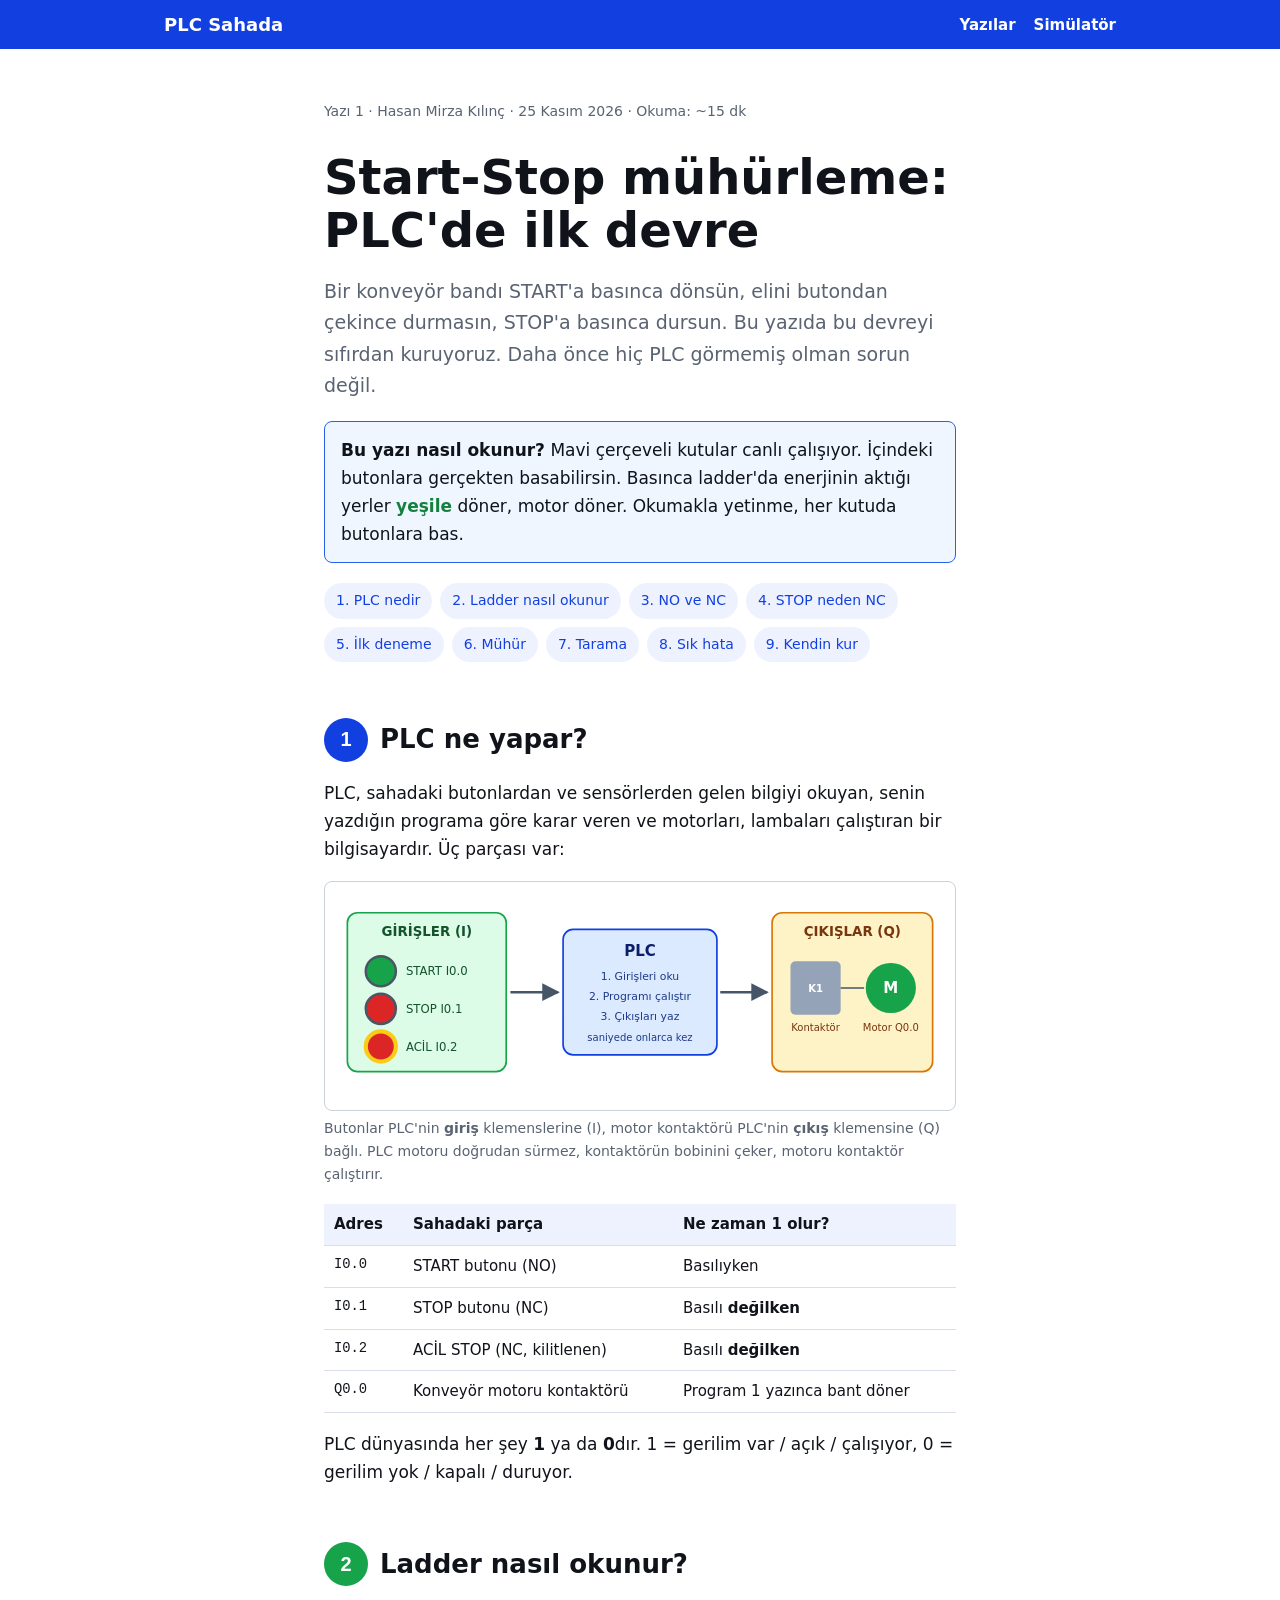
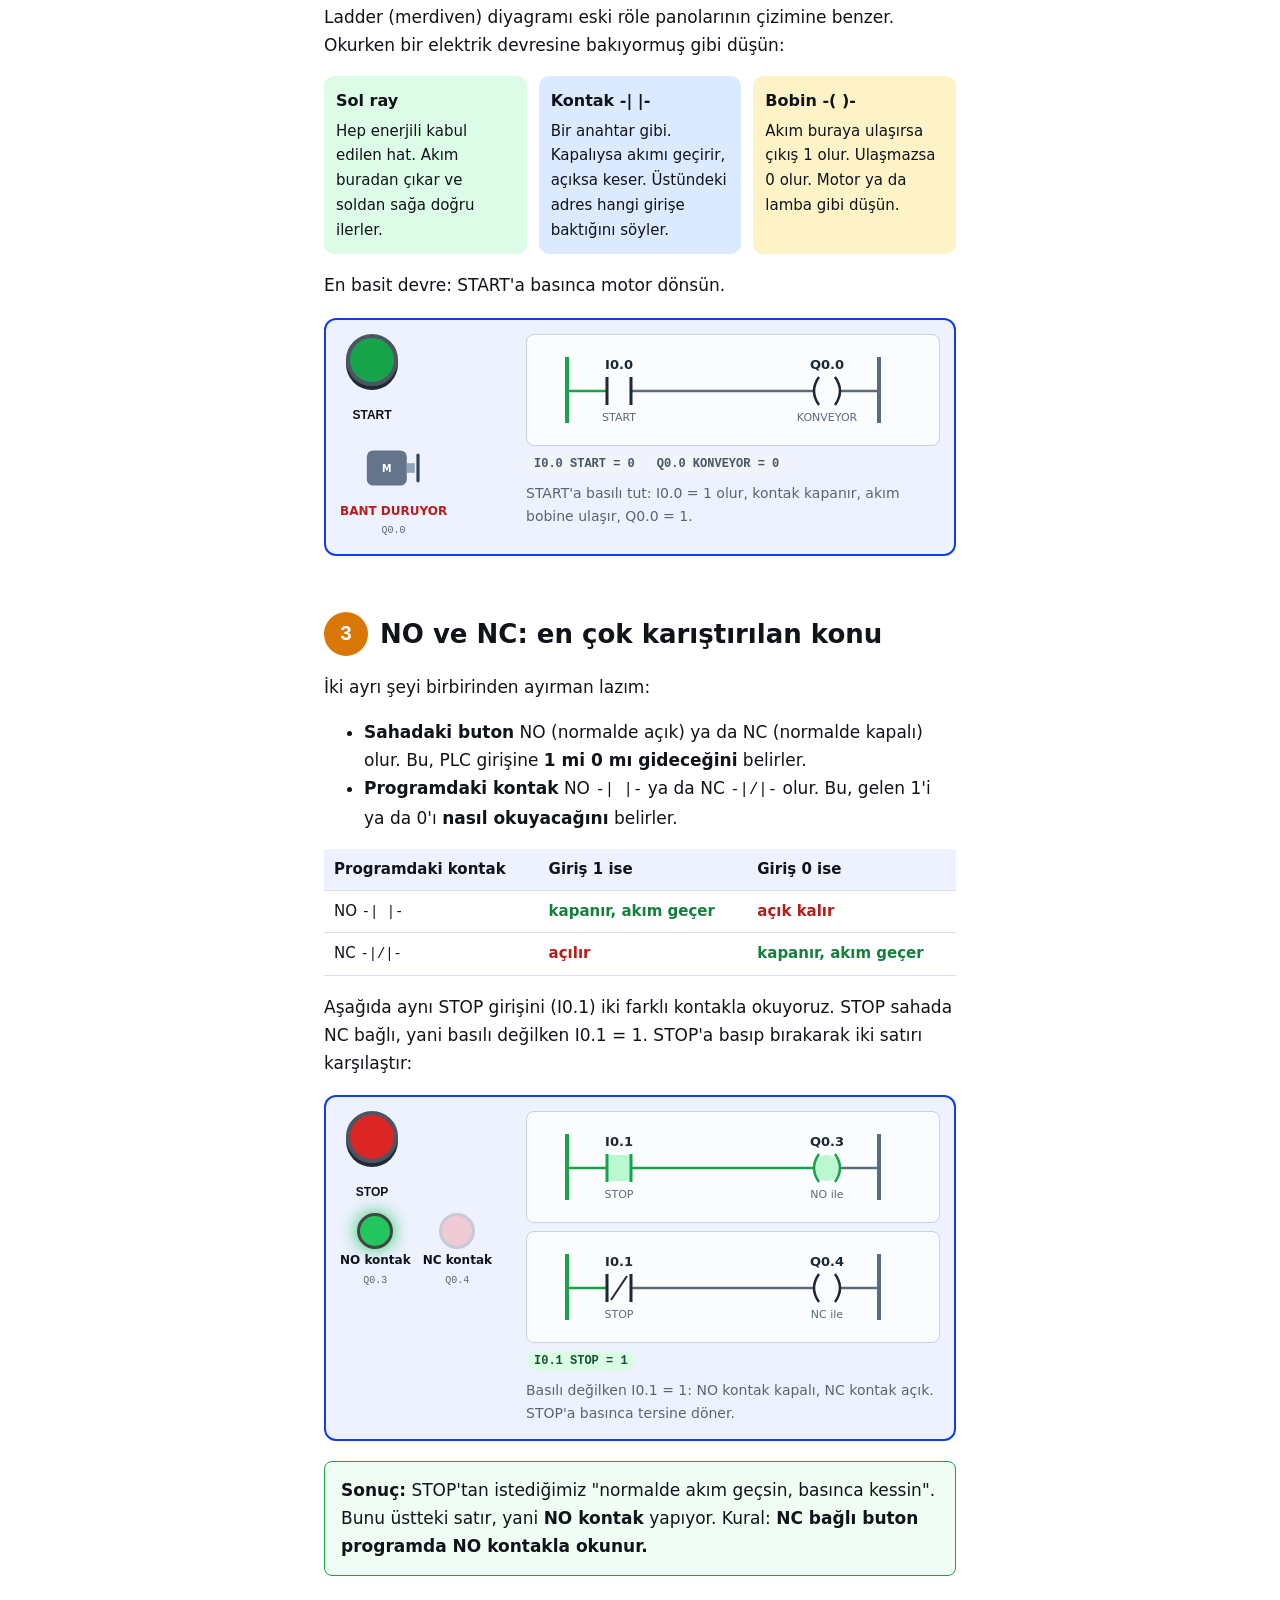
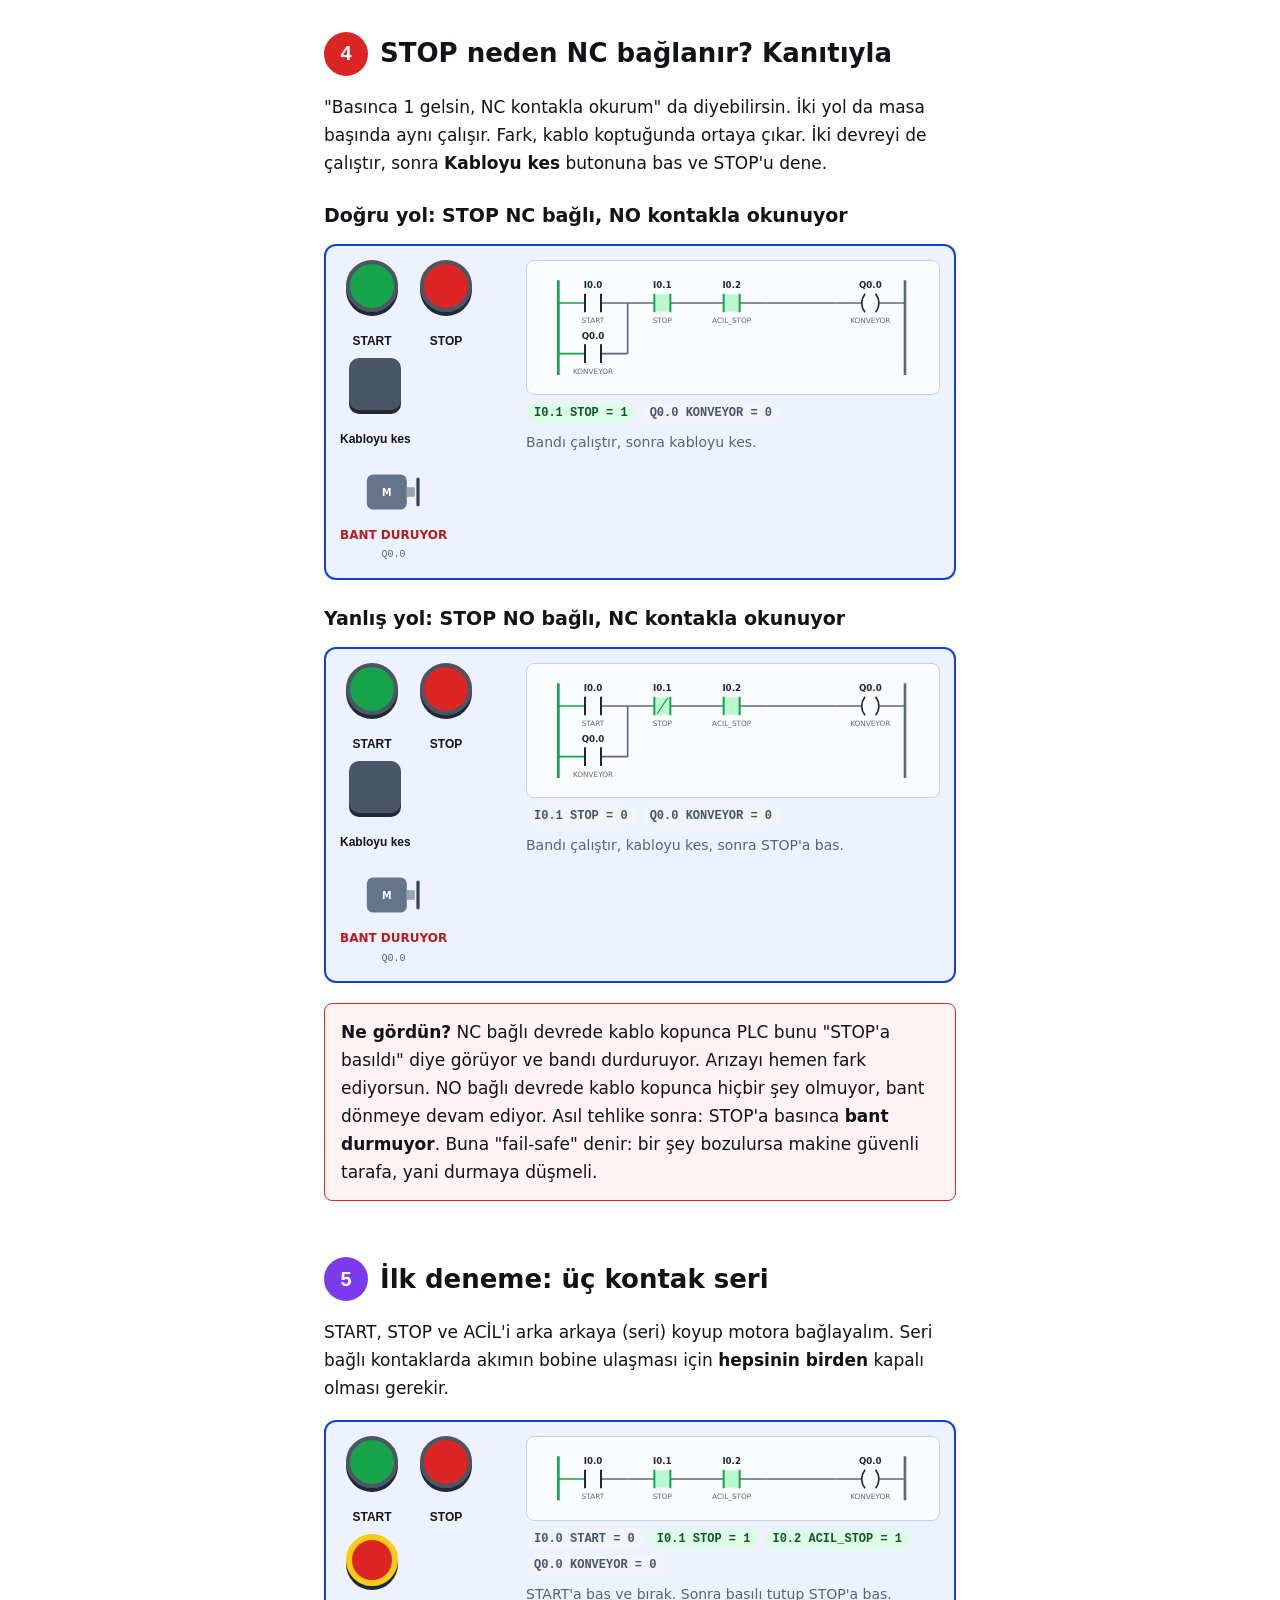
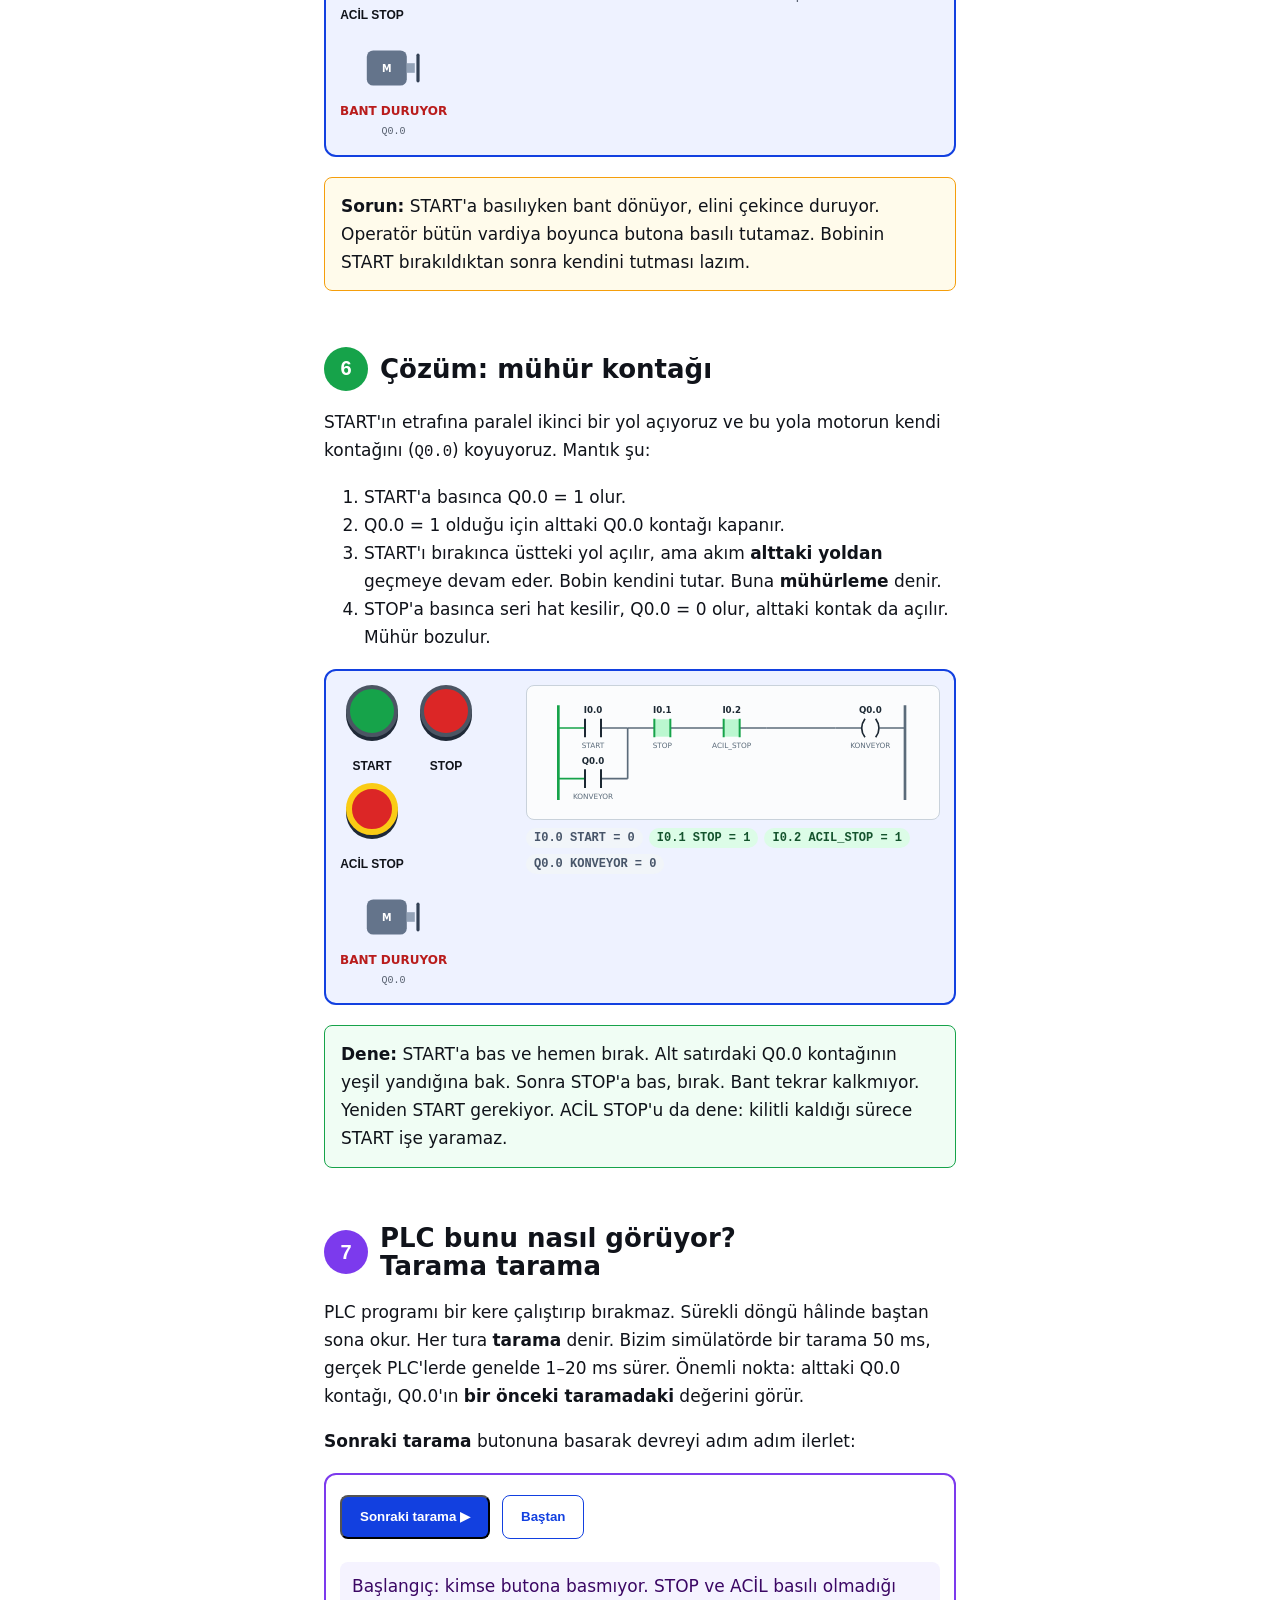
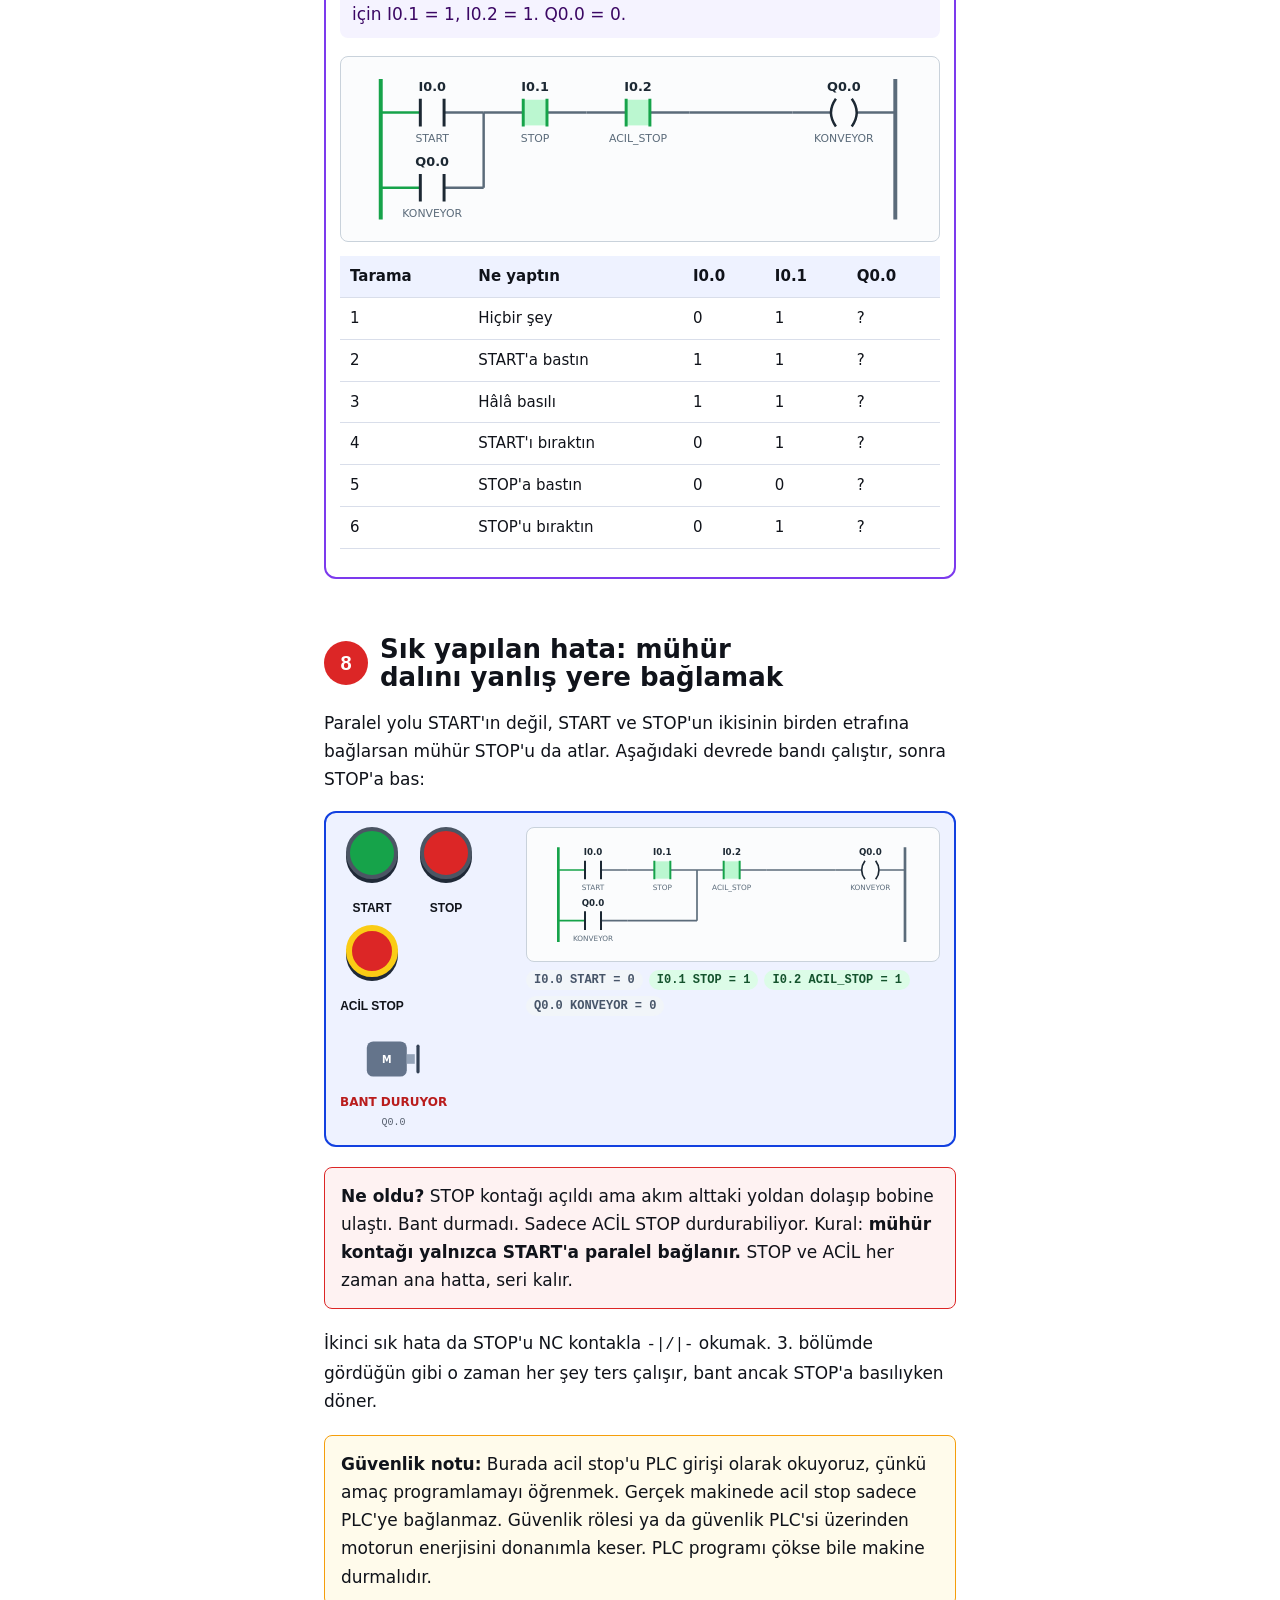
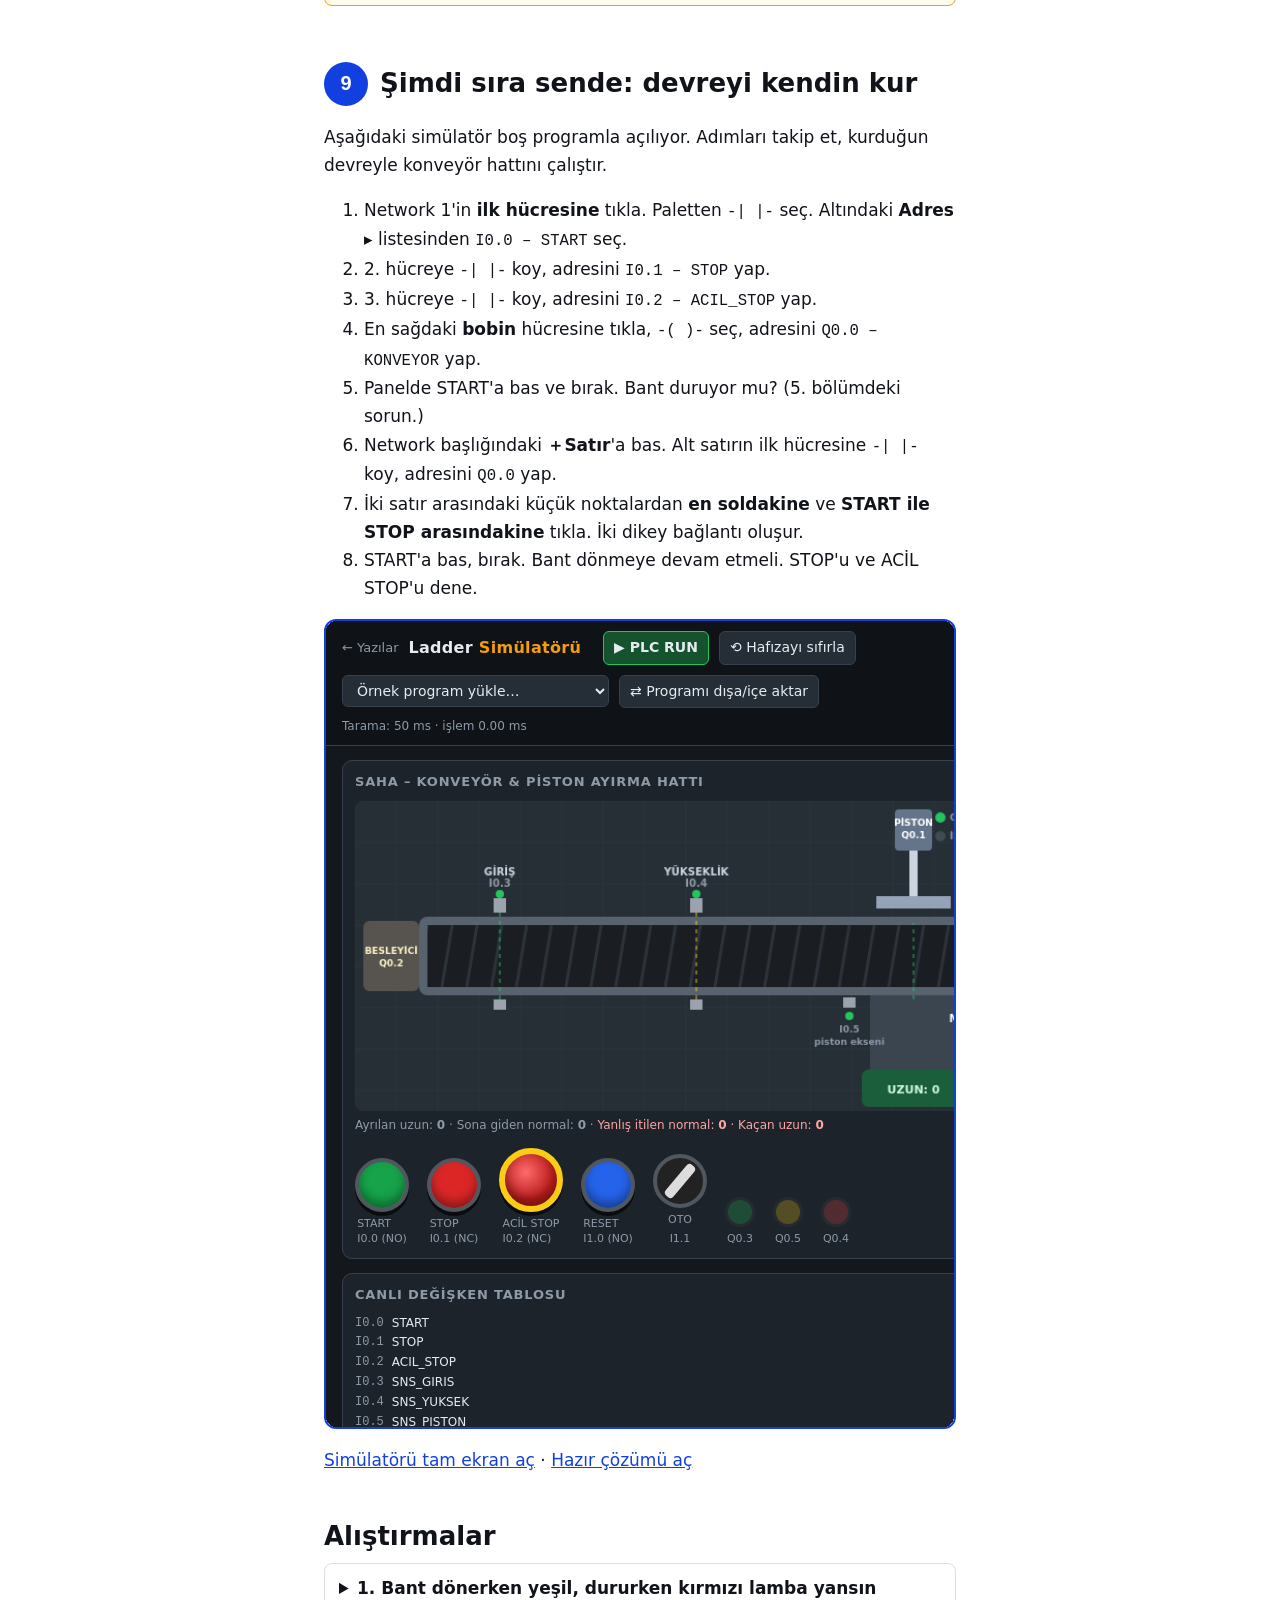
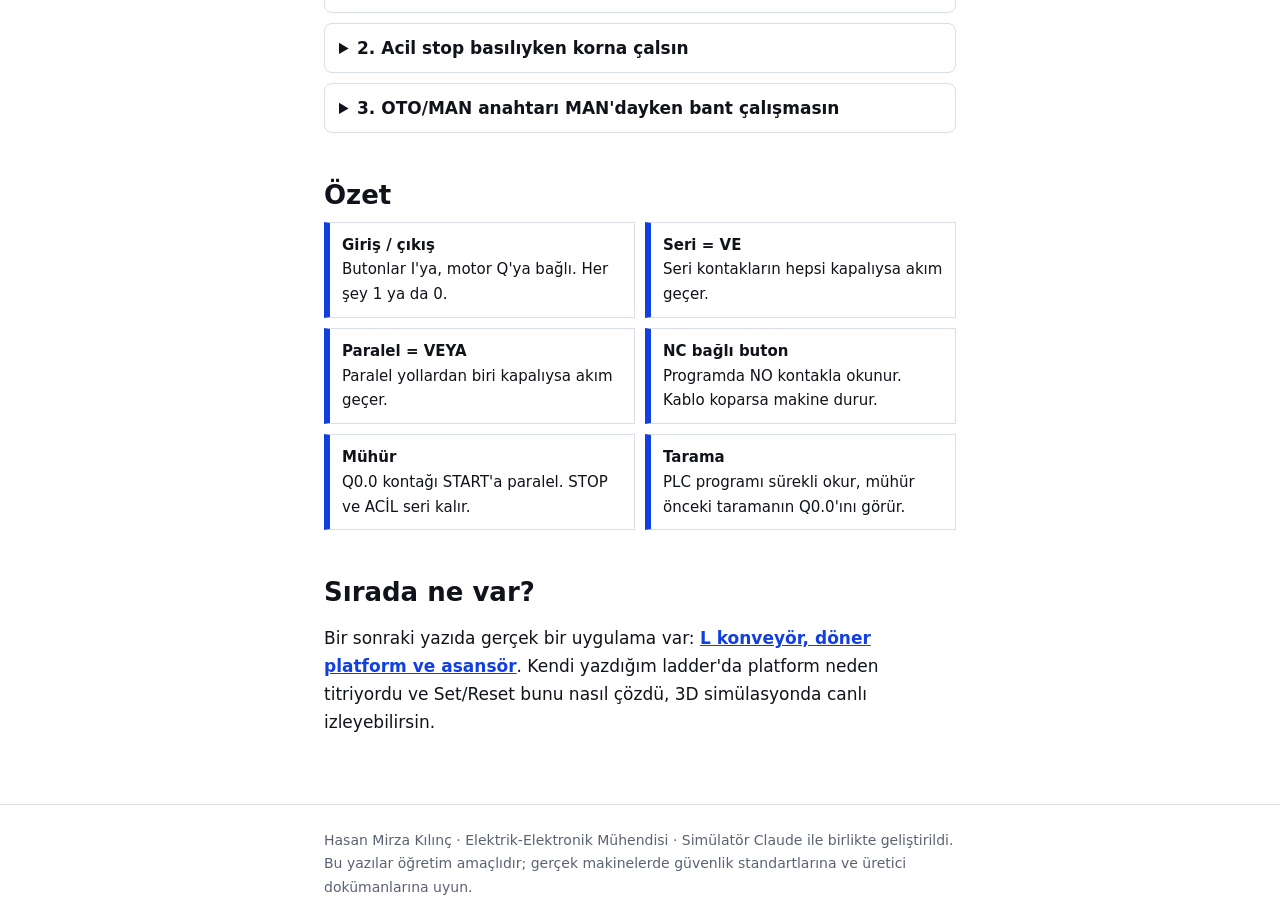
==== commit 224a2af6: "Yazı 2: L hattı döner platform ve asansör" ====
--- a/yazilar/01-start-stop-muhurleme.html
+++ b/yazilar/01-start-stop-muhurleme.html
@@ -174,7 +174,7 @@
 </div>
 
 <h2>Sırada ne var?</h2>
-<p>Bir sonraki yazıda <b>Set/Reset bobinleri ve hafıza bitleri</b> var: yükseklik sensörü uzun kutuyu bir an görüyor, PLC bunu piston önüne gelene kadar nasıl hatırlıyor?</p>
+<p>Bir sonraki yazıda gerçek bir uygulama var: <a href="02-l-hat-doner-platform-asansor.html"><b>L konveyör, döner platform ve asansör</b></a>. Kendi yazdığım ladder'da platform neden titriyordu ve Set/Reset bunu nasıl çözdü, 3D simülasyonda canlı izleyebilirsin.</p>
 </article>
 
 <footer><div class="wrap">Hasan Mirza Kılınç · Elektrik-Elektronik Mühendisi · Simülatör Claude ile birlikte geliştirildi. Bu yazılar öğretim amaçlıdır; gerçek makinelerde güvenlik standartlarına ve üretici dokümanlarına uyun.</div></footer>
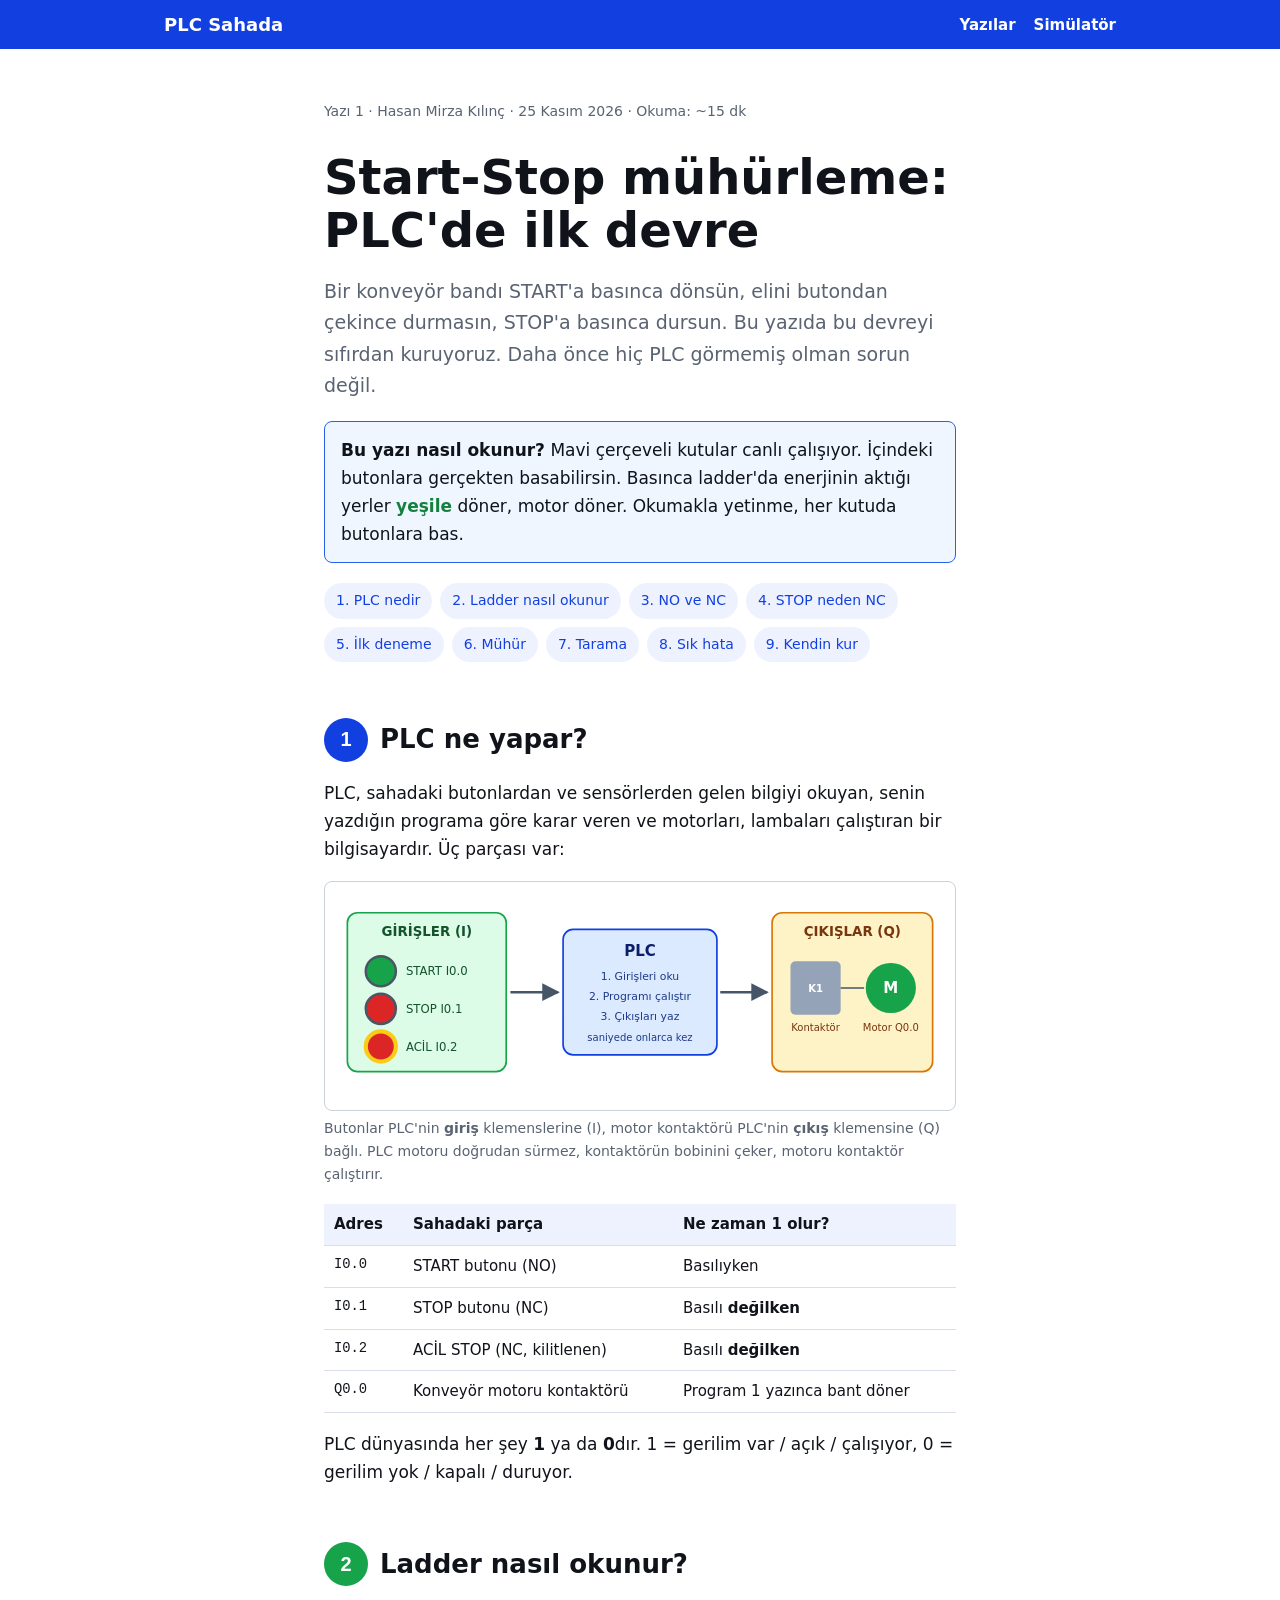
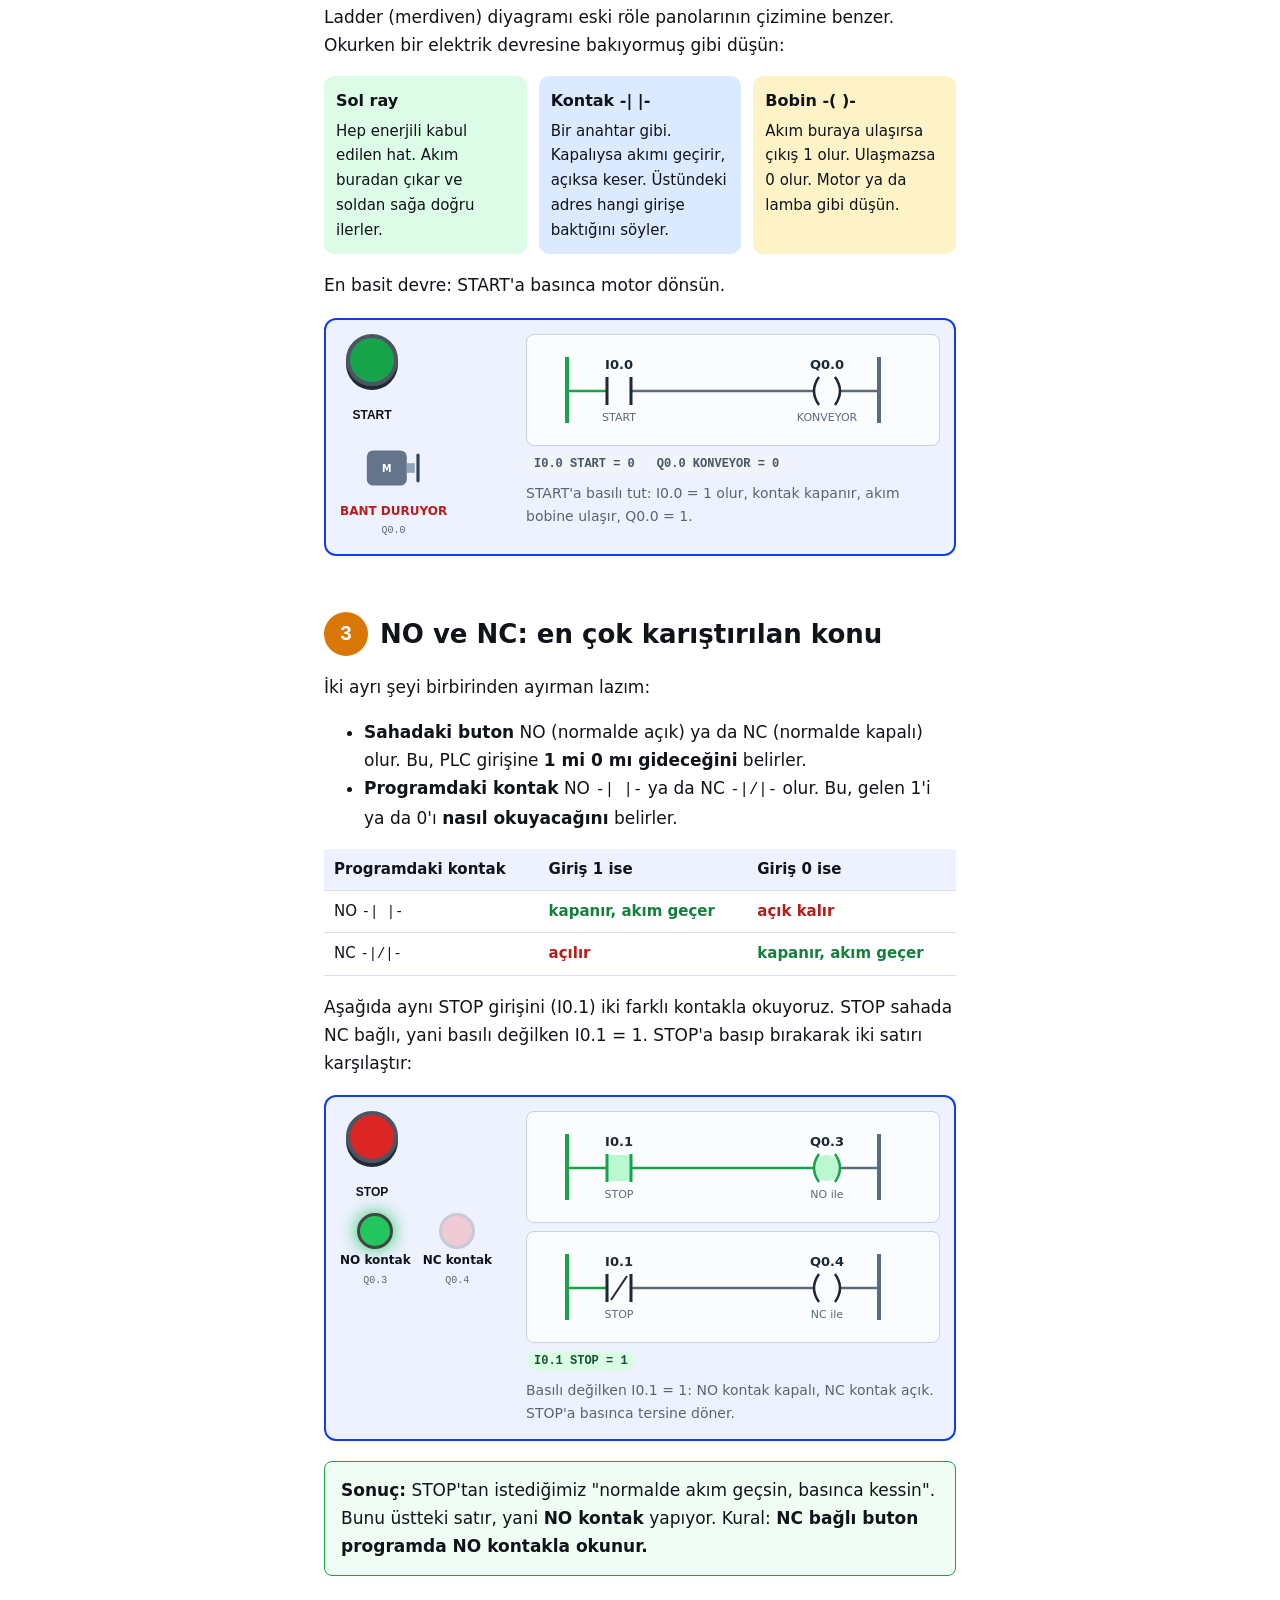
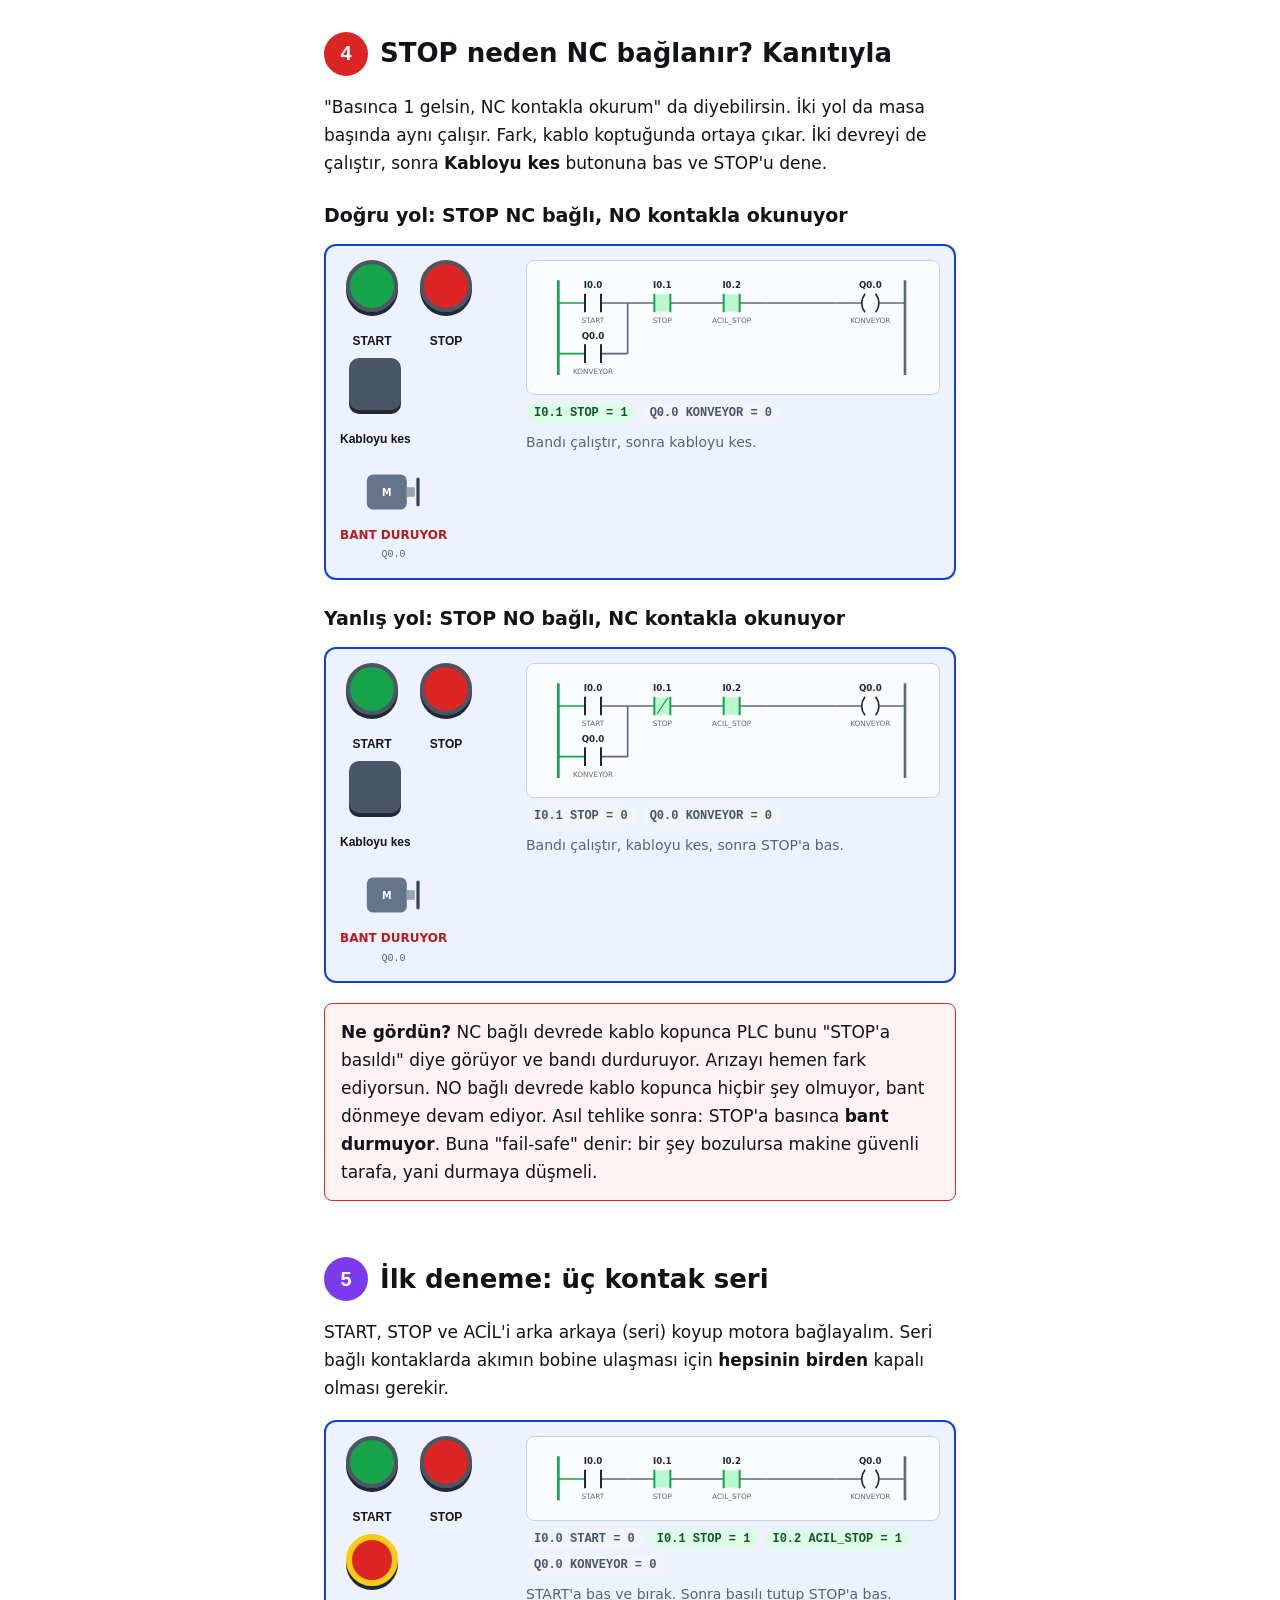
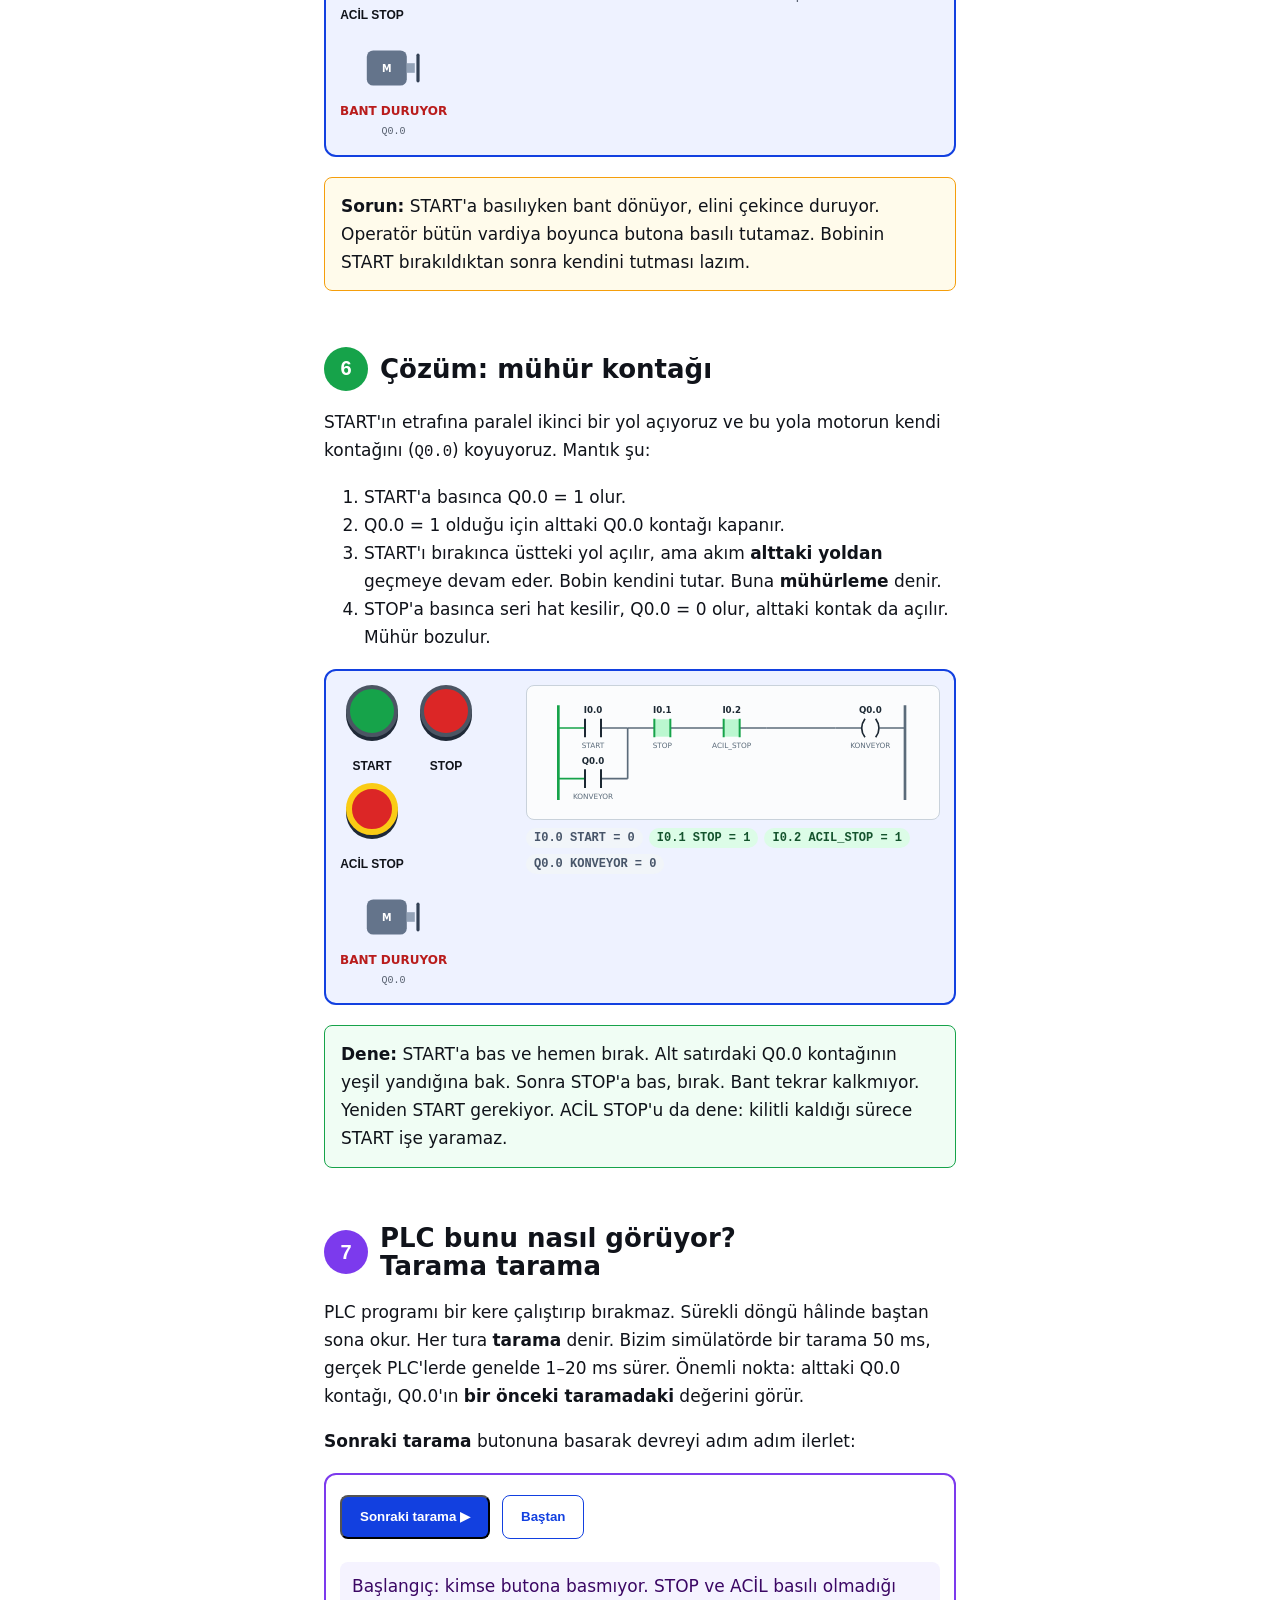
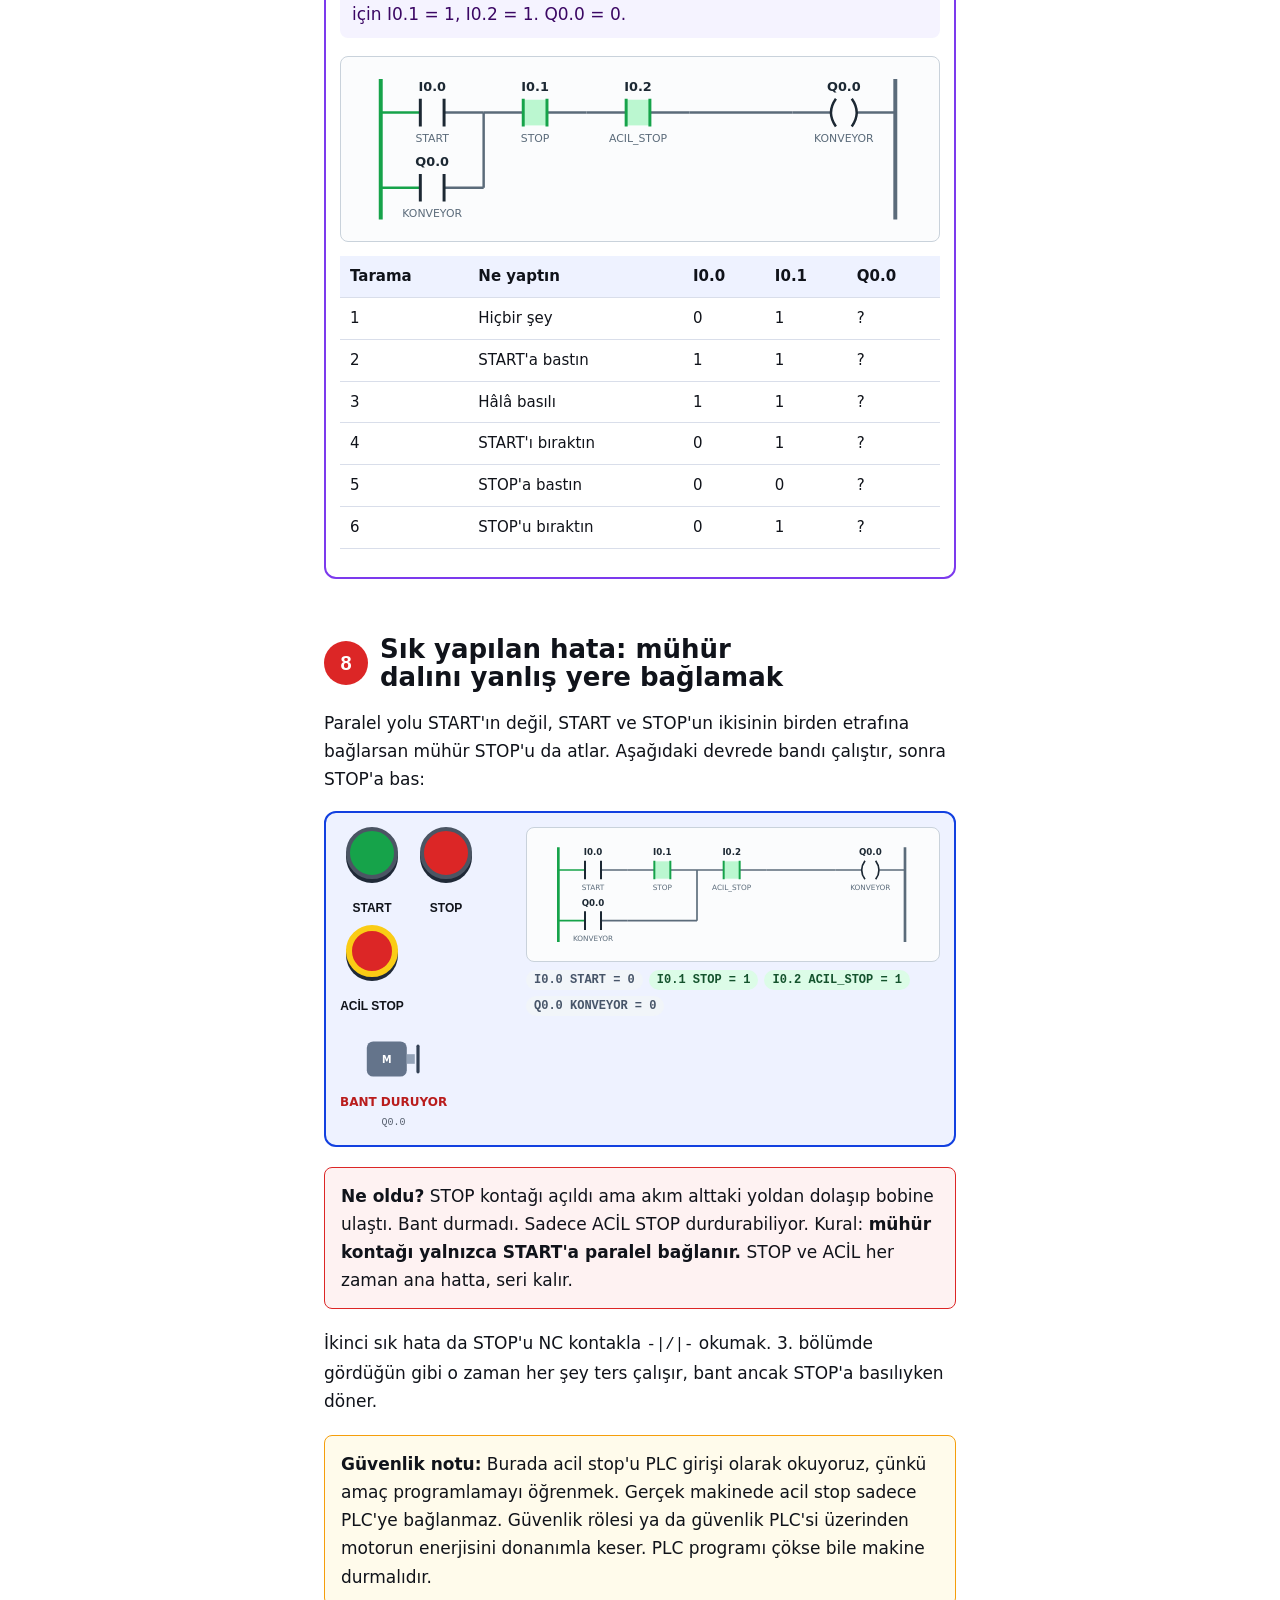
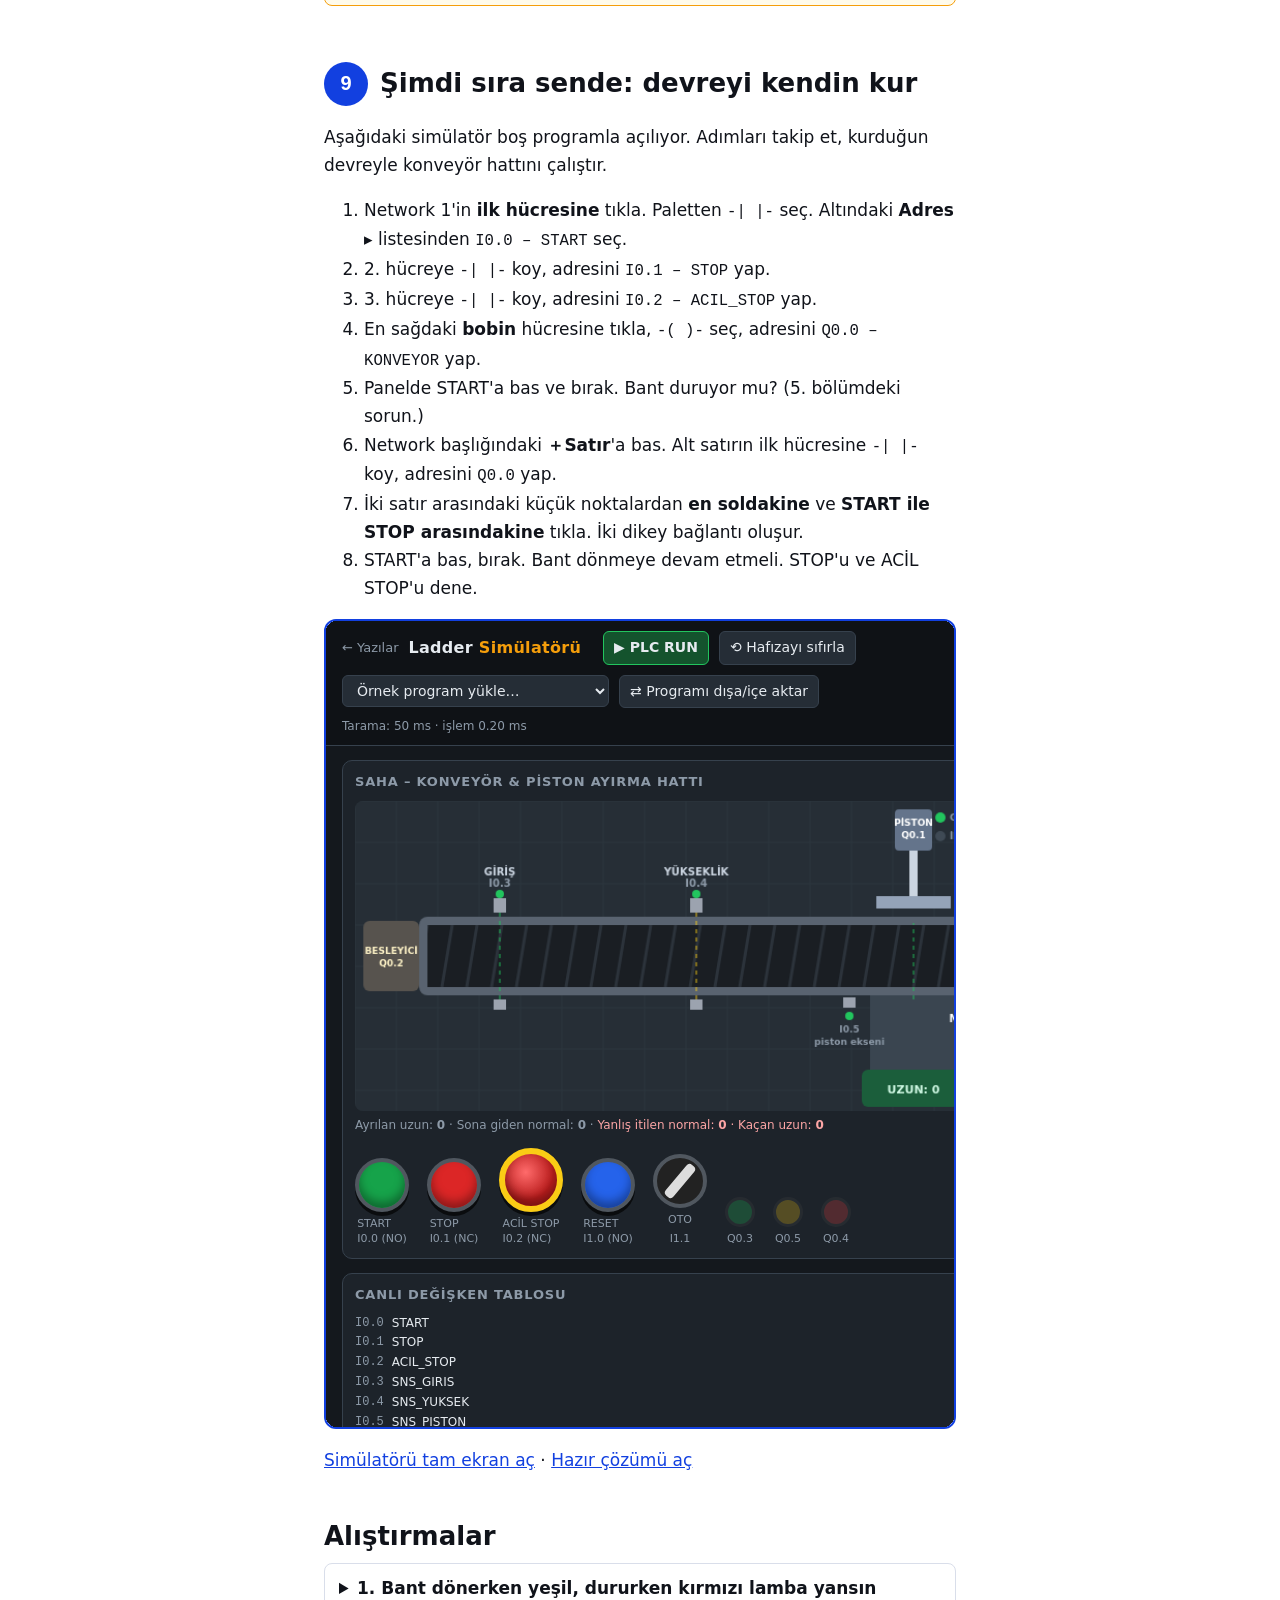
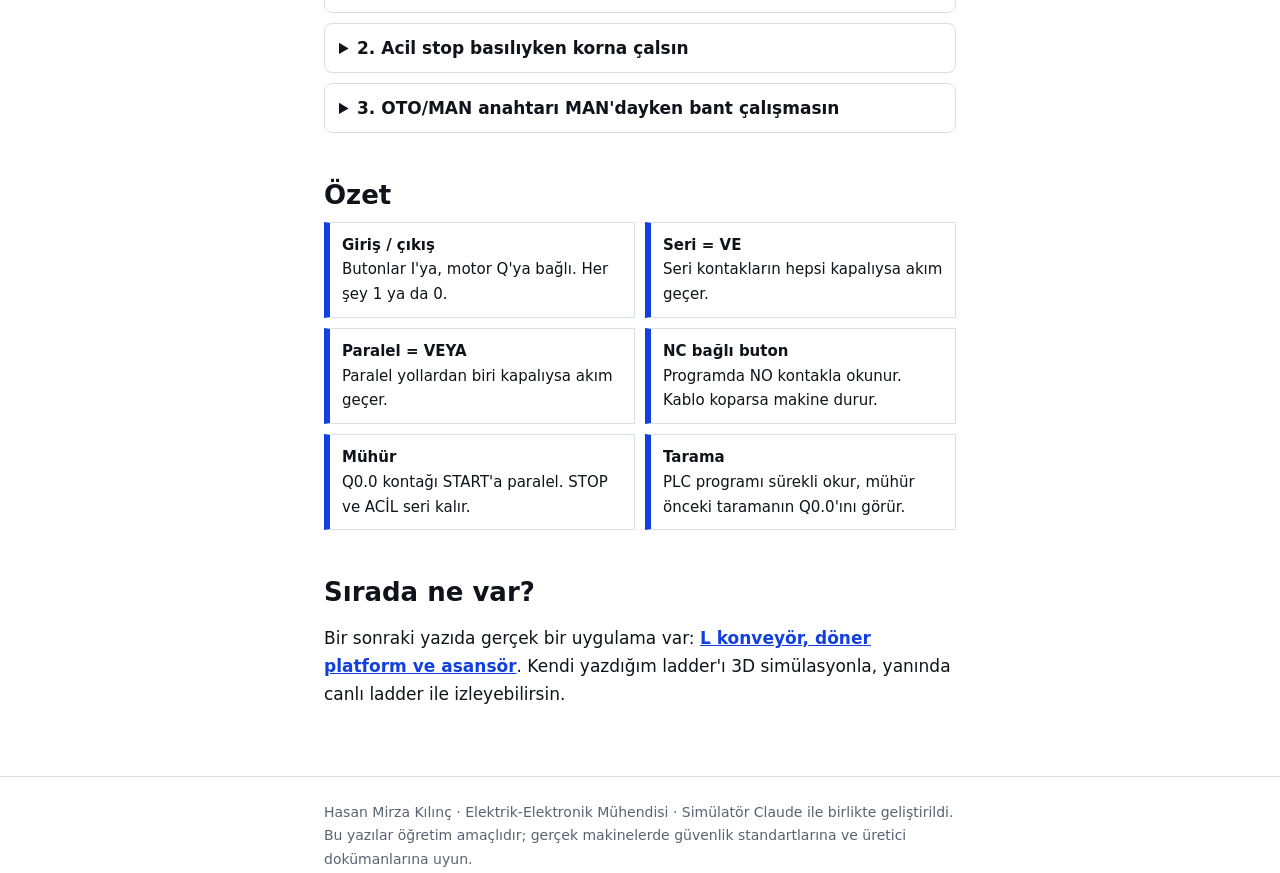
==== commit 4029e95b: "Yazı 2: hata bölümü kaldırıldı, ladder yanda" ====
--- a/yazilar/01-start-stop-muhurleme.html
+++ b/yazilar/01-start-stop-muhurleme.html
@@ -174,7 +174,7 @@
 </div>
 
 <h2>Sırada ne var?</h2>
-<p>Bir sonraki yazıda gerçek bir uygulama var: <a href="02-l-hat-doner-platform-asansor.html"><b>L konveyör, döner platform ve asansör</b></a>. Kendi yazdığım ladder'da platform neden titriyordu ve Set/Reset bunu nasıl çözdü, 3D simülasyonda canlı izleyebilirsin.</p>
+<p>Bir sonraki yazıda gerçek bir uygulama var: <a href="02-l-hat-doner-platform-asansor.html"><b>L konveyör, döner platform ve asansör</b></a>. Kendi yazdığım ladder'ı 3D simülasyonla, yanında canlı ladder ile izleyebilirsin.</p>
 </article>
 
 <footer><div class="wrap">Hasan Mirza Kılınç · Elektrik-Elektronik Mühendisi · Simülatör Claude ile birlikte geliştirildi. Bu yazılar öğretim amaçlıdır; gerçek makinelerde güvenlik standartlarına ve üretici dokümanlarına uyun.</div></footer>
